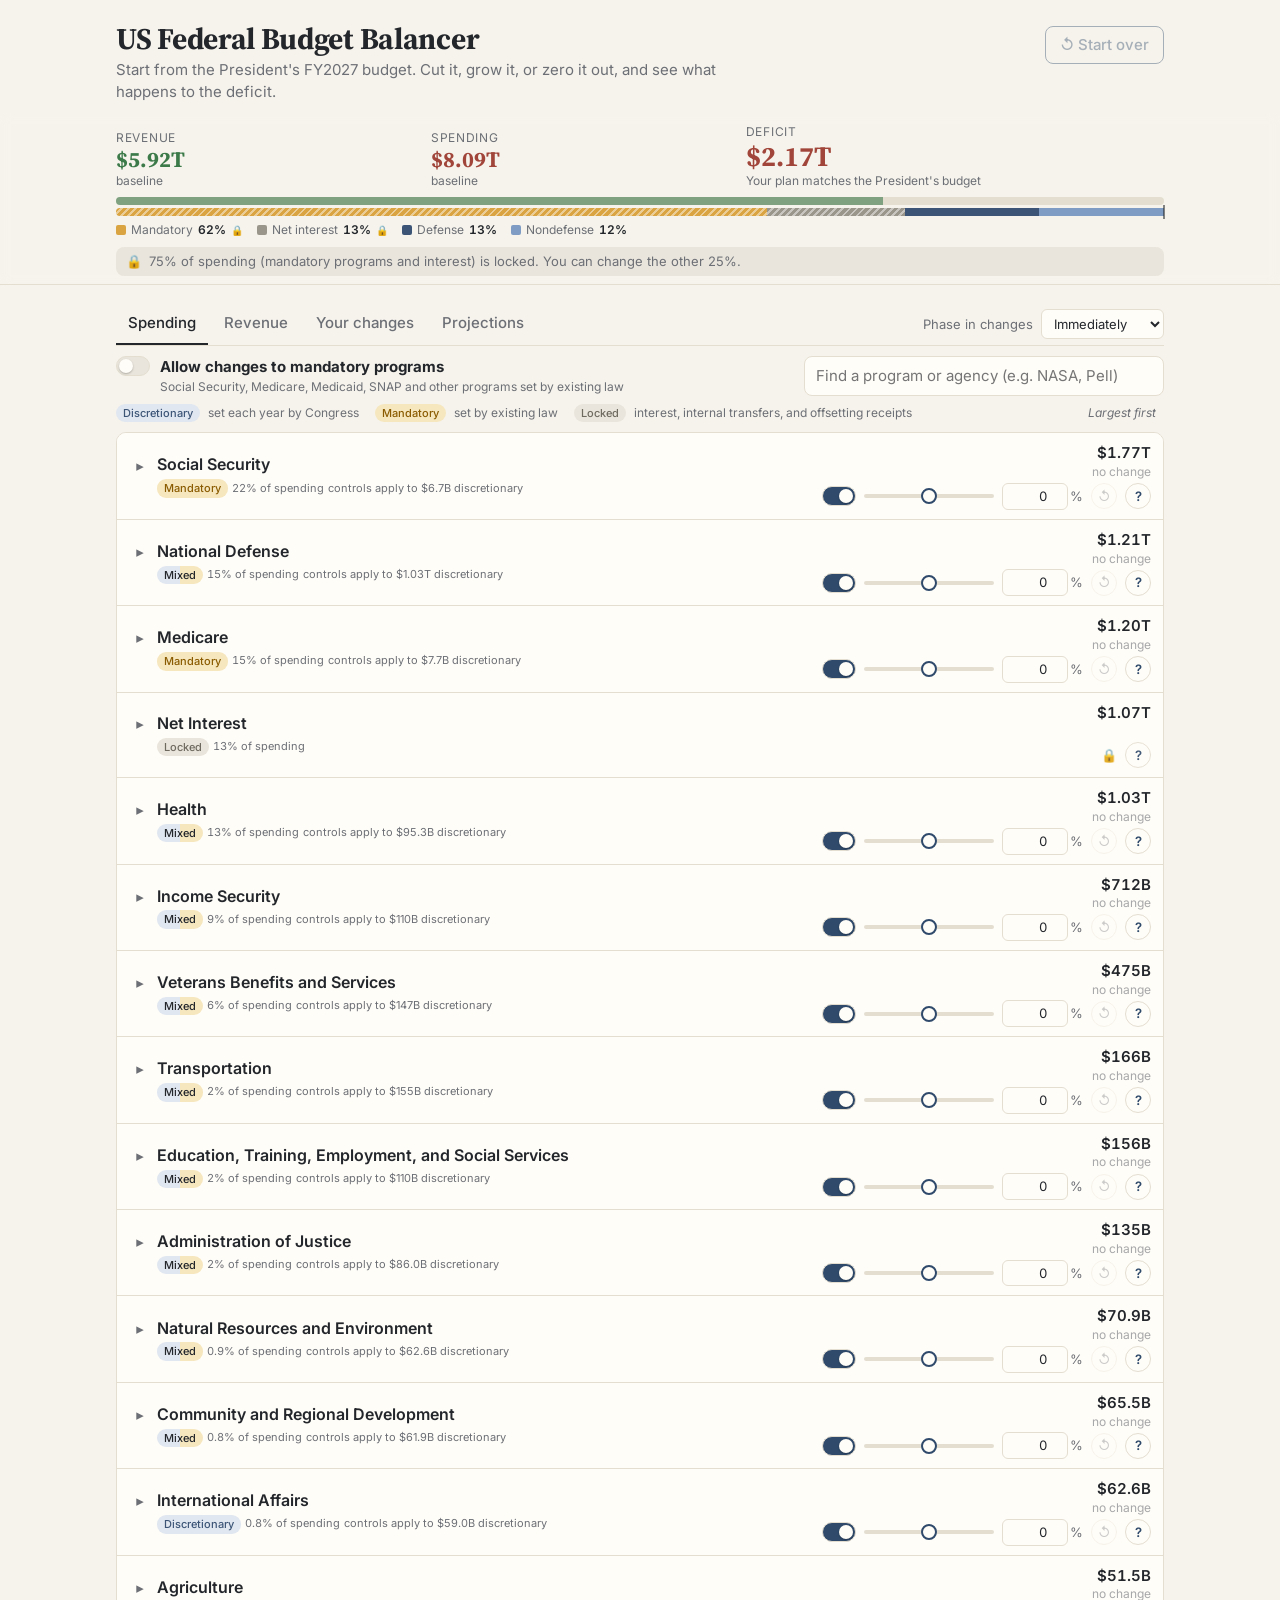
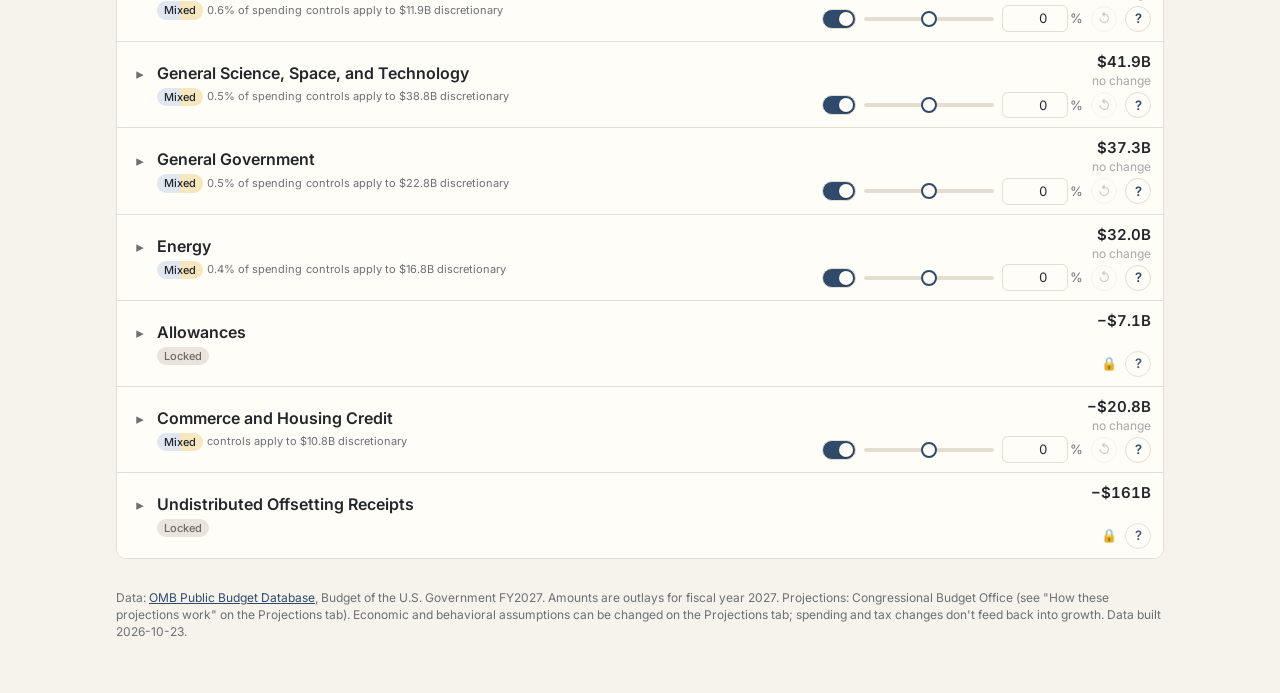
==== index.html @ 3b954136 "Load fresh code after each deploy; show script errors on the page - Every script, stylesheet, and da" ====
<!doctype html>
<html lang="en">
<head>
  <meta charset="utf-8">
  <meta name="viewport" content="width=device-width, initial-scale=1">
  <title>US Federal Budget Balancer</title>
  <meta name="description" content="Start from the President's budget and try to balance it: cut, grow, or eliminate federal spending and see what happens to the deficit.">
  <link rel="preconnect" href="https://fonts.googleapis.com">
  <link rel="preconnect" href="https://fonts.gstatic.com" crossorigin>
  <link href="https://fonts.googleapis.com/css2?family=Source+Serif+4:opsz,wght@8..60,600;8..60,700&family=Inter:wght@400;500;600&display=swap" rel="stylesheet">
  <link rel="stylesheet" href="css/style.css?v=dev">
</head>
<body>
  <header class="masthead">
    <div class="wrap masthead-row">
      <div class="brand">
        <h1>US Federal Budget Balancer</h1>
        <p class="tagline">Start from the President's <span data-fy>FY</span> budget. Cut it, grow it, or zero it out, and see what happens to the deficit.</p>
      </div>
      <button class="btn ghost start-over" id="start-over" disabled title="Undo every change and go back to the President's budget">↺ Start over</button>
    </div>
  </header>

  <section class="scoreboard" aria-live="polite">
    <div class="wrap score-grid">
      <div class="score">
        <span class="label">Revenue</span>
        <span class="val in" id="sc-rev">—</span>
        <span class="sub" id="sc-rev-d"></span>
      </div>
      <div class="score">
        <span class="label">Spending</span>
        <span class="val out" id="sc-out">—</span>
        <span class="sub" id="sc-out-d"></span>
      </div>
      <div class="score big">
        <span class="label" id="sc-bal-label">Deficit</span>
        <span class="val" id="sc-bal">—</span>
        <span class="sub" id="sc-bal-d"></span>
      </div>
      <div class="meter">
        <div class="bar rev" title="Revenue"><span id="bar-rev"></span></div>
        <div class="bar out" id="bar-out" title="Spending">
          <span class="seg M" data-seg="M"></span><span class="seg I" data-seg="I"></span><span class="seg DD" data-seg="DD"></span><span class="seg ND" data-seg="ND"></span>
          <i id="bar-out-base" title="Baseline spending"></i>
        </div>
        <div class="seg-legend" id="seg-legend">
          <span data-leg="M"><i class="sw M"></i>Mandatory <b></b></span>
          <span data-leg="I"><i class="sw I"></i>Net interest <b></b></span>
          <span data-leg="DD"><i class="sw DD"></i>Defense <b></b></span>
          <span data-leg="ND"><i class="sw ND"></i>Nondefense <b></b></span>
        </div>
      </div>
    </div>
    <div class="wrap">
      <div class="mand-flag" id="mand-flag"><span id="mand-flag-icon">🔒</span><span id="mand-flag-text"></span></div>
    </div>
  </section>

  <main class="wrap">
    <div class="toolbar">
      <nav class="tabs" role="tablist">
        <button role="tab" aria-selected="true" data-tab="spending">Spending</button>
        <button role="tab" aria-selected="false" data-tab="revenue">Revenue</button>
        <button role="tab" aria-selected="false" data-tab="changes">Your changes <span class="count" id="chg-count" hidden></span></button>
        <button role="tab" aria-selected="false" data-tab="projections">Projections</button>
      </nav>
      <label class="phase-ctl" title="How quickly your changes take full effect. You can override this for any single change in its 'What is this?' panel.">
        <span>Phase in changes</span>
        <select id="phase-global">
          <option value="0">Immediately</option>
          <option value="3">Over 3 years</option>
          <option value="5">Over 5 years</option>
          <option value="10">Over 10 years</option>
        </select>
      </label>
    </div>

    <section data-panel="spending">
      <div class="controls-bar">
        <label class="switch-line" title="Mandatory spending is set by existing law rather than yearly appropriations">
          <input type="checkbox" id="mand-toggle" class="switch">
          <span><strong>Allow changes to mandatory programs</strong>
            <small>Social Security, Medicare, Medicaid, SNAP and other programs set by existing law</small></span>
        </label>
        <input type="search" id="search" placeholder="Find a program or agency (e.g. NASA, Pell)" aria-label="Search programs">
      </div>
      <div class="legend">
        <span class="chip D">Discretionary</span><span>set each year by Congress</span>
        <span class="chip M">Mandatory</span><span>set by existing law</span>
        <span class="chip X">Locked</span><span>interest, internal transfers, and offsetting receipts</span>
        <span class="legend-note">Largest first</span>
      </div>
      <div id="tree" class="tree" role="tree"></div>
      <div id="search-results" class="tree" hidden></div>
    </section>

    <section data-panel="revenue" hidden>
      <div id="revenue"></div>
    </section>

    <section data-panel="changes" hidden>
      <div class="changes-head">
        <button class="btn" id="share">Copy share link</button>
        <button class="btn ghost" id="reset-all">Reset everything</button>
      </div>
      <div id="changes"></div>
    </section>

    <section data-panel="projections" hidden>
      <div class="proj-bar">
        <div class="seg-ctl" role="group" aria-label="Units" id="proj-units">
          <button data-units="usd" aria-pressed="true">Dollars</button>
          <button data-units="real" aria-pressed="false" title="Adjusted for inflation to FY2026 dollars">Today's dollars</button>
          <button data-units="gdp" aria-pressed="false">% of GDP</button>
        </div>
        <div class="seg-ctl" role="group" aria-label="Years shown" id="proj-horizon">
          <button data-h="10" aria-pressed="false">10 years</button>
          <button data-h="20" aria-pressed="false">20 years</button>
          <button data-h="30" aria-pressed="true">30 years</button>
        </div>
      </div>
      <details class="method assumptions" id="assumptions">
        <summary>Economic and behavioral assumptions <span class="chip warn-soft" id="assume-flag" hidden>changed</span></summary>
        <p class="small">These settings change the projections for both the President's budget and your plan, so you can see how sensitive the outlook is. They don't change the Spending tab, which shows OMB's numbers for <span data-fy>FY</span>.</p>
        <div id="assumptions-body"></div>
        <button class="btn ghost small-btn" id="assume-reset" disabled>Reset assumptions</button>
      </details>
      <p class="proj-headline" id="proj-headline"></p>
      <div class="kpis" id="kpis"></div>

      <div class="chart-card">
        <h3>Debt held by the public</h3>
        <p class="chart-sub">What the government owes to investors, at the end of each fiscal year.</p>
        <div class="legend-row"><span><i class="ln plan"></i>Your plan</span><span><i class="ln base"></i>President's budget</span></div>
        <div id="ch-debt"></div>
      </div>
      <div class="chart-card">
        <h3>Annual deficit or surplus</h3>
        <p class="chart-sub">Bars show your plan: <span class="cut">green</span> for a surplus, <span class="add">red</span> for a deficit.</p>
        <div class="legend-row"><span><i class="sq out"></i>Your plan (deficit)</span><span><i class="sq in"></i>Your plan (surplus)</span><span><i class="ln base"></i>President's budget</span></div>
        <div id="ch-def"></div>
      </div>
      <div class="chart-card">
        <h3>Interest on the debt</h3>
        <p class="chart-sub">Net interest is calculated from the debt your plan leaves behind. Lower debt means lower interest, which compounds.</p>
        <div class="legend-row"><span><i class="ln plan"></i>Your plan</span><span><i class="ln base"></i>President's budget</span></div>
        <div id="ch-int"></div>
      </div>
      <div class="chart-card">
        <h3>Where the money goes under your plan</h3>
        <p class="chart-sub">Spending by category, with revenue as a dashed line. The gap between the top of the stack and the line is the deficit.</p>
        <div class="legend-row" id="mix-legend"></div>
        <div id="ch-mix"></div>
      </div>
      <div class="chart-card">
        <h3>Why it gets harder: an aging population</h3>
        <p class="chart-sub">People 65 and older for every 100 people aged 25 to 64. Social Security and Medicare grow with this ratio, and so does the pressure on the budget.</p>
        <div id="ch-demo"></div>
      </div>

      <details class="method">
        <summary>How these projections work</summary>
        <div id="method-body">
          <p><strong>Starting point.</strong> CBO's February 2026 current-law projections for 2026–2056, which already reflect an aging population, rising health costs, interest rates, and economic growth.</p>
          <p><strong>The President's budget.</strong> CBO's June 2026 estimate of the President's 2027 spending proposals is added for 2027–2036. The budget proposed no tax changes. After 2036 the budget's lower discretionary spending is held at its 2036 share of GDP. Customs revenue is reduced to reflect CBO's July 2026 tariff update after the Supreme Court ended the IEEPA tariffs (about $250 billion in 2026, mostly refunds, and about $0.7 trillion over 2027–2036; CBO gave no year-by-year figures, so that amount is spread across years in proportion to projected customs revenue).</p>
          <p><strong>Your plan.</strong> For 2027–2031, your changes are applied to each account's year-by-year amounts in OMB's budget data, the same numbers as the Spending tab. After 2031, the change in each category (Social Security, Medicare, Medicaid and other health, other mandatory, discretionary) grows with CBO's projection for that category, so a 10% Social Security cut stays a 10% cut as the program grows.</p>
          <p><strong>Interest.</strong> CBO's projected interest, plus interest on any extra or avoided debt at CBO's projected average interest rate on federal debt (3.5% in 2027, rising to 4.2%).</p>
          <p><strong>Paying off the debt.</strong> If the debt isn't gone by 2056, it is projected further by holding 2056's revenue and spending shares of GDP, growth rate, and interest rate constant. That's an extrapolation, not a CBO projection.</p>
          <p><strong>Assumptions.</strong> The panel at the top can switch to OMB's economic forecast, change growth or interest rates, and turn on a feedback from debt to interest rates. Growth changes revenue in proportion and mandatory spending partly (0.4% per 1% of GDP); discretionary spending is set in dollars. Rate changes reach the average rate on the debt over about six years. These sensitivities come within about 4% of CBO's published rules of thumb.</p>
          <p><strong>What's not modeled.</strong> Spending and tax changes don't change economic growth directly (beyond the optional interest-rate feedback). FY2027 differs slightly from the Spending tab because this tab uses CBO's estimates and the Spending tab uses OMB's. Independent analysts' totals for the President's budget vary with their assumptions.</p>
          <p class="small" id="proj-sources"></p>
        </div>
      </details>
      <details class="method">
        <summary>Year-by-year table</summary>
        <div class="table-wrap" id="proj-table"></div>
      </details>
    </section>
  </main>

  <aside class="drawer" id="drawer" hidden role="dialog" aria-modal="true" aria-labelledby="drawer-title">
    <div class="drawer-card">
      <button class="close" id="drawer-close" aria-label="Close">×</button>
      <p class="crumbs" id="drawer-path"></p>
      <h2 id="drawer-title"></h2>
      <p id="drawer-desc"></p>
      <dl id="drawer-facts"></dl>
      <div id="drawer-phase" class="drawer-phase" hidden>
        <label for="drawer-phase-sel">Phase in this change</label>
        <select id="drawer-phase-sel"></select>
      </div>
      <p class="links" id="drawer-links"></p>
    </div>
  </aside>

  <footer class="wrap foot">
    <p>Data: <a data-src href="#">OMB Public Budget Database</a>, Budget of the U.S. Government <span data-fy>FY</span>. Amounts are outlays for fiscal year <span data-fy-num></span>. Projections: Congressional Budget Office (see "How these projections work" on the Projections tab). Economic and behavioral assumptions can be changed on the Projections tab; spending and tax changes don't feed back into growth. <span id="gen"></span></p>
  </footer>
  <div class="toast" id="toast" hidden><span id="toast-text"></span><button id="toast-undo" hidden>Undo</button></div>
  <div class="err-banner" id="err-banner" hidden></div>
  <script>
    // If a script fails in this browser, say so on the page instead of leaving blank panels.
    (function () {
      function show(msg) {
        var b = document.getElementById("err-banner");
        if (!b) return;
        b.hidden = false;
        b.textContent = "Something didn't load correctly (" + msg + "). Try reloading the page; if it keeps happening, please report it.";
      }
      window.addEventListener("error", function (e) { show((e.message || "script error") + (e.filename ? " in " + e.filename.split("/").pop().split("?")[0] : "")); });
      window.addEventListener("unhandledrejection", function (e) { show(e.reason && e.reason.message ? e.reason.message : "loading error"); });
    })();
  </script>
  <script type="module" src="js/app.js?v=dev"></script>
</body>
</html>
---- css/style.css ----
:root {
  --plan: #2a78d6; --base-line: #8a857b;
  --mix-1: #2a78d6; --mix-2: #eb6834; --mix-3: #1baf7a; --mix-4: #eda100; --mix-5: #e87ba4; --mix-6: #008300;
  --seg-m: #d9a441; --seg-i: #9b968c; --seg-dd: #3c5577; --seg-nd: #7f9cc4;
  --bg: #f6f3ec;
  --card: #fffdf8;
  --ink: #23262b;
  --muted: #6c6f75;
  --line: #e4ded1;
  --in: #3d7a4a;        /* money in */
  --in-bg: #dcebd9;
  --out: #a1453a;       /* money out */
  --out-bg: #f3dcd7;
  --warn: #8a5b00;
  --warn-bg: #f6e7bf;
  --d: #3c5577;
  --d-bg: #e1e7f0;
  --x: #6f6a60;
  --x-bg: #e9e5dc;
  --accent: #2f4a6b;
  --radius: 10px;
  --serif: "Source Serif 4", Georgia, serif;
  --sans: Inter, system-ui, -apple-system, "Segoe UI", sans-serif;
}
@media (prefers-color-scheme: dark) {
  :root {
    --bg: #1b1c1e; --card: #232427; --ink: #ecebe7; --muted: #a2a3a6; --line: #36373b;
    --in: #8ec99a; --in-bg: #24372a; --out: #e59a8f; --out-bg: #3d2724;
    --warn: #f0c565; --warn-bg: #3b3121; --d: #a9bfe0; --d-bg: #273141;
    --x: #b5afa3; --x-bg: #2f2e2a; --accent: #a9bfe0;
    --plan: #3987e5; --base-line: #8f8b84;
    --mix-1: #3987e5; --mix-2: #d95926; --mix-3: #199e70; --mix-4: #c98500; --mix-5: #d55181; --mix-6: #008300;
    --seg-m: #c8973c; --seg-i: #77736b; --seg-dd: #8fa9d4; --seg-nd: #4f6a93;
  }
}
* { box-sizing: border-box; }
html { -webkit-text-size-adjust: 100%; }
body { margin: 0; background: var(--bg); color: var(--ink); font: 15px/1.45 var(--sans); }
.wrap { max-width: 1080px; margin: 0 auto; padding: 0 16px; }
a { color: var(--accent); }
button { font: inherit; color: inherit; }
[hidden] { display: none !important; }

/* masthead */
.masthead { padding: 22px 0 10px; }
.masthead h1 { font: 700 30px/1.1 var(--serif); margin: 0 0 4px; letter-spacing: -0.01em; }
.tagline { margin: 0; color: var(--muted); max-width: 640px; }

/* scoreboard */
.scoreboard { position: sticky; top: 0; z-index: 20; background: color-mix(in srgb, var(--bg) 92%, transparent);
  backdrop-filter: blur(6px); border-bottom: 1px solid var(--line); padding: 10px 0 8px; }
.score-grid { display: grid; grid-template-columns: 1fr 1fr 1.4fr; gap: 6px 16px; align-items: end; }
.score { display: flex; flex-direction: column; min-width: 0; }
.score .label { font-size: 12px; text-transform: uppercase; letter-spacing: 0.06em; color: var(--muted); }
.score .val { font: 700 22px/1.15 var(--serif); font-variant-numeric: tabular-nums; }
.score.big .val { font-size: 28px; }
.score .sub { font-size: 12px; color: var(--muted); min-height: 1.2em; }
.val.in { color: var(--in); } .val.out { color: var(--out); }
.meter { grid-column: 1 / -1; display: grid; gap: 3px; margin-top: 2px; }
.meter .bar { position: relative; display: flex; height: 8px; border-radius: 4px; background: var(--line); }
.meter .bar span { display: block; height: 100%; transition: width .25s; }
.meter .bar span:first-child { border-radius: 4px 0 0 4px; }
.meter .rev span { background: var(--in); opacity: .6; border-radius: 4px; }
.meter .out i { position: absolute; top: -3px; width: 2px; height: 14px; background: var(--ink); opacity: .55; transform: translateX(-1px); }
.seg.M, .sw.M { background: var(--seg-m); }
.seg.I, .sw.I { background: var(--seg-i); }
.seg.DD, .sw.DD { background: var(--seg-dd); }
.seg.ND, .sw.ND { background: var(--seg-nd); }
/* Locked segments are hatched, so it's visible how little can change. */
.seg.I, .m-locked .seg.M { background-image: repeating-linear-gradient(135deg, transparent 0 3px, rgba(255,255,255,.45) 3px 5px); }
.seg-legend { display: flex; flex-wrap: wrap; gap: 2px 14px; font-size: 12px; color: var(--muted); margin-top: 2px; }
.seg-legend span { display: inline-flex; align-items: center; gap: 5px; white-space: nowrap; }
.seg-legend b { color: var(--ink); font-weight: 600; font-variant-numeric: tabular-nums; }
.seg-legend .sw { width: 10px; height: 10px; border-radius: 2px; display: inline-block; }
.seg-legend [data-leg=I]::after, .seg-legend.m-locked [data-leg=M]::after { content: "🔒"; font-size: 10px; }
.mand-flag { display: flex; gap: 7px; align-items: flex-start; margin-top: 8px; font-size: 13px; line-height: 1.35;
  border-radius: 8px; padding: 6px 10px; min-height: calc(1.35em + 12px); transition: background .2s, color .2s; }
.mand-flag[data-state=locked], .mand-flag[data-state=paused] { color: var(--muted); background: var(--x-bg); }
.mand-flag[data-state=unlocked] { color: var(--warn); background: var(--warn-bg); }
.mand-flag[data-state=changed] { color: var(--warn); background: var(--warn-bg); box-shadow: inset 3px 0 0 var(--warn); font-weight: 500; }

/* tabs */
.toolbar { margin: 18px 0 10px; }
.tabs { display: flex; gap: 4px; border-bottom: 1px solid var(--line); }
.tabs button { border: 0; background: none; padding: 9px 12px; cursor: pointer; color: var(--muted); font-weight: 500;
  border-bottom: 2px solid transparent; white-space: nowrap; }
.tabs button[aria-selected=true] { color: var(--ink); border-color: var(--ink); }
.count { display: inline-block; min-width: 18px; padding: 0 5px; border-radius: 9px; background: var(--ink); color: var(--bg); font-size: 11px; text-align: center; }

.controls-bar { display: flex; flex-wrap: wrap; gap: 10px 20px; align-items: center; justify-content: space-between; margin: 6px 0 8px; }
.switch-line { display: flex; gap: 10px; align-items: flex-start; cursor: pointer; max-width: 520px; }
.switch-line small { display: block; color: var(--muted); font-size: 12px; }
#search { flex: 1 1 240px; max-width: 360px; padding: 8px 11px; border: 1px solid var(--line); border-radius: 8px; background: var(--card); color: var(--ink); font: inherit; }
.legend { display: flex; flex-wrap: wrap; gap: 4px 8px; align-items: center; font-size: 12px; color: var(--muted); margin-bottom: 10px; }
.legend span:not(.chip) { margin-right: 8px; }

/* switch */
input.switch { appearance: none; -webkit-appearance: none; width: 34px; height: 20px; border-radius: 10px; background: var(--x-bg);
  border: 1px solid var(--line); position: relative; cursor: pointer; flex: none; margin: 0; transition: background .15s; }
input.switch::after { content: ""; position: absolute; top: 2px; left: 2px; width: 14px; height: 14px; border-radius: 50%; background: var(--card);
  box-shadow: 0 1px 2px rgba(0,0,0,.25); transition: left .15s; }
input.switch:checked { background: var(--accent); }
input.switch:checked::after { left: 16px; }
input.switch:indeterminate { background: color-mix(in srgb, var(--accent) 45%, var(--x-bg)); }
input.switch:indeterminate::after { left: 9px; }
#mand-toggle:checked { background: var(--warn); }

/* tree */
.tree { background: var(--card); border: 1px solid var(--line); border-radius: var(--radius); overflow: hidden; }
.row { display: grid; grid-template-columns: minmax(0, 1fr) auto; grid-template-areas: "lead amt" "lead ctrls";
  gap: 2px 14px; padding: 9px 12px; border-top: 1px solid var(--line); align-items: center; }
.tree > .node:first-child > .row, #search-results > .node:first-of-type > .row { border-top: 0; }
.row .lead { grid-area: lead; display: flex; gap: 6px; align-items: flex-start; min-width: 0; }
.row .amt { grid-area: amt; text-align: right; font-variant-numeric: tabular-nums; white-space: nowrap; }
.row .ctrls { grid-area: ctrls; display: flex; gap: 8px; align-items: center; justify-content: flex-end; }
.depth-1 { padding-left: 30px; } .depth-2 { padding-left: 48px; } .depth-3 { padding-left: 66px; } .depth-4 { padding-left: 84px; }
.t-function { background: var(--card); }
.t-function .name { font-weight: 600; font-size: 16px; }
.kids { background: color-mix(in srgb, var(--bg) 40%, var(--card)); }
.chev, .chev-spacer { width: 22px; height: 22px; flex: none; }
.chev { border: 0; background: none; cursor: pointer; color: var(--muted); border-radius: 4px; transition: transform .15s; padding: 0; }
.row.open > .lead > .chev { transform: rotate(90deg); }
.namebox { min-width: 0; }
.name { border: 0; background: none; padding: 0; text-align: left; cursor: pointer; font-weight: 500; line-height: 1.3; }
.name:hover { text-decoration: underline; text-decoration-color: var(--line); }
.path { font-size: 12px; color: var(--muted); }
.tags { display: flex; flex-wrap: wrap; gap: 4px; margin-top: 3px; align-items: center; }
.scope { font-size: 11px; color: var(--muted); }
.chip { display: inline-block; font-size: 11px; font-weight: 500; padding: 1px 7px; border-radius: 9px; line-height: 1.5; }
.chip.D { background: var(--d-bg); color: var(--d); }
.chip.M { background: var(--warn-bg); color: var(--warn); }
.chip.mixed { background: linear-gradient(90deg, var(--d-bg) 50%, var(--warn-bg) 50%); color: var(--ink); }
.chip.X { background: var(--x-bg); color: var(--x); }
.chip.warn { background: var(--warn); color: var(--card); }
.row .amt { min-width: 150px; }
.amt-line { display: block; }
.amt .was { color: var(--muted); text-decoration: line-through; font-size: 13px; }
.amt .arrow { color: var(--muted); margin: 0 4px; font-size: 12px; }
.amt .now { font-weight: 600; }
.amt .delta { display: block; font-size: 12px; font-weight: 500; line-height: 1.4; }
.amt .delta.none { color: var(--muted); opacity: .6; font-weight: 400; }
.share { font-size: 11px; color: var(--muted); font-variant-numeric: tabular-nums; }
.legend-note { margin-left: auto; font-style: italic; }
.cut { color: var(--in); } .add { color: var(--out); }
.row.changed { box-shadow: inset 3px 0 0 var(--accent); }
.row.m-changed { box-shadow: inset 3px 0 0 var(--warn); background: color-mix(in srgb, var(--warn-bg) 35%, transparent); }
.row.is-off .name { color: var(--muted); text-decoration: line-through; }
.row.locked .ctrls { opacity: .9; }
.row.flash { animation: flash 1.6s; }
@keyframes flash { 0%, 40% { background: var(--warn-bg); } }

/* slider */
input.range { -webkit-appearance: none; appearance: none; width: 130px; height: 22px; background: transparent; cursor: pointer; margin: 0; }
input.range::-webkit-slider-runnable-track { height: 4px; border-radius: 2px;
  background: var(--track, var(--line)); }
input.range::-moz-range-track { height: 4px; border-radius: 2px; background: var(--track, var(--line)); }
input.range::-webkit-slider-thumb { -webkit-appearance: none; width: 16px; height: 16px; border-radius: 50%; margin-top: -6px;
  background: var(--card); border: 2px solid var(--accent); }
input.range::-moz-range-thumb { width: 12px; height: 12px; border-radius: 50%; background: var(--card); border: 2px solid var(--accent); }
input.range:disabled { opacity: .35; }
.numbox { display: inline-flex; align-items: center; gap: 2px; font-size: 13px; color: var(--muted); }
input.num { width: 66px; padding: 3px 5px; border: 1px solid var(--line); border-radius: 6px; background: var(--card); color: var(--ink);
  font: inherit; font-size: 13px; text-align: right; font-variant-numeric: tabular-nums; }
input.num:disabled { opacity: .45; }
.reset, .info { width: 26px; height: 26px; border-radius: 50%; border: 1px solid var(--line); background: var(--card); cursor: pointer; padding: 0;
  font-size: 13px; color: var(--muted); flex: none; }
.info { font-weight: 600; color: var(--accent); }
.info:hover, .reset:not(:disabled):hover { border-color: var(--accent); }
.reset:disabled { opacity: .35; cursor: default; }
.masthead-row { display: flex; justify-content: space-between; align-items: flex-start; gap: 12px; }
.start-over { flex: none; margin-top: 4px; }
.btn:disabled { opacity: .4; cursor: default; }
.toast { display: flex; align-items: center; gap: 12px; }
.toast button { border: 0; background: none; color: inherit; font-weight: 600; text-decoration: underline; cursor: pointer; padding: 0; }
.lock { font-size: 13px; cursor: help; }

/* revenue & notes */
.note { background: var(--card); border: 1px solid var(--line); border-radius: var(--radius); padding: 12px 14px; color: var(--muted); margin-bottom: 12px; }
.big-note h2 { font: 700 20px var(--serif); color: var(--ink); margin: 0 0 6px; }
.big-note p { margin: 0; }
.rev-row { display: grid; grid-template-columns: 1fr auto; gap: 2px 12px; padding: 9px 0; border-top: 1px solid var(--line); }
.rev-row:first-child { border-top: 0; }
.rev-row.total { font-weight: 600; }
.rev-amt { font-variant-numeric: tabular-nums; font-weight: 600; color: var(--in); }
.rev-bar { grid-column: 1 / -1; height: 6px; border-radius: 3px; background: var(--line); }
.rev-bar span { display: block; height: 100%; border-radius: 3px; background: var(--in); opacity: .55; }

/* changes */
.changes-head { display: flex; gap: 8px; margin-bottom: 12px; flex-wrap: wrap; }
.btn { border: 1px solid var(--accent); background: var(--accent); color: var(--card); border-radius: 8px; padding: 7px 14px; cursor: pointer; font-weight: 500; }
.btn.ghost { background: none; color: var(--accent); }
.chg-sum { display: grid; grid-template-columns: repeat(auto-fit, minmax(150px, 1fr)); gap: 10px; margin-bottom: 14px; }
.stat { background: var(--card); border: 1px solid var(--line); border-radius: var(--radius); padding: 10px 12px; display: flex; flex-direction: column; }
.stat .label { font-size: 12px; color: var(--muted); }
.stat .val { font: 700 20px var(--serif); font-variant-numeric: tabular-nums; }
.stat.cut .val { color: var(--in); } .stat.add .val { color: var(--out); } .stat.warn { background: var(--warn-bg); } .stat.warn .val { color: var(--warn); }
.chg-group { background: var(--card); border: 1px solid var(--line); border-radius: var(--radius); padding: 8px 14px; margin-bottom: 12px; }
.chg-group.warn { border-color: var(--warn); box-shadow: inset 4px 0 0 var(--warn); }
.chg-group h3 { font: 600 15px var(--sans); margin: 4px 0; }
.chg-group.warn h3 { color: var(--warn); }
.chg-row { display: grid; grid-template-columns: minmax(0, 1fr) auto auto auto; gap: 10px; align-items: center; padding: 8px 0; border-top: 1px solid var(--line); }
.chg-what { font-size: 13px; color: var(--muted); white-space: nowrap; }
.chg-amt { font-weight: 600; font-variant-numeric: tabular-nums; white-space: nowrap; }
.linklike { border: 0; background: none; padding: 0; cursor: pointer; text-align: left; font-weight: 500; color: var(--ink); }
.linklike:hover { text-decoration: underline; }
.small { font-size: 12px; color: var(--muted); margin: 2px 0 6px; }
.empty { color: var(--muted); padding: 18px; margin: 0; }
#search-results > .small { padding: 8px 12px 0; }

/* drawer */
.drawer { position: fixed; inset: 0; z-index: 50; background: rgba(20, 20, 20, .35); display: flex; justify-content: flex-end; }
.drawer-card { position: relative; width: min(440px, 100%); height: 100%; overflow-y: auto; background: var(--card); padding: 22px 20px;
  box-shadow: -8px 0 30px rgba(0,0,0,.18); }
.drawer-card h2 { font: 700 22px/1.2 var(--serif); margin: 4px 0 10px; padding-right: 30px; }
.drawer-card .crumbs { font-size: 12px; color: var(--muted); margin: 0; padding-right: 30px; }
#drawer-desc.muted { color: var(--muted); font-style: italic; }
.drawer-card dl { display: grid; grid-template-columns: auto 1fr; gap: 6px 14px; margin: 16px 0; font-size: 14px; }
.drawer-card dt { color: var(--muted); }
.drawer-card dd { margin: 0; }
.links { display: flex; flex-direction: column; gap: 6px; font-size: 14px; }
.close { position: absolute; top: 12px; right: 12px; width: 32px; height: 32px; border: 0; background: none; font-size: 24px; cursor: pointer; color: var(--muted); }

.foot { color: var(--muted); font-size: 12px; padding-top: 18px; padding-bottom: 40px; }
.toast { position: fixed; bottom: 18px; left: 50%; transform: translateX(-50%); background: var(--ink); color: var(--bg); padding: 9px 14px;
  border-radius: 8px; font-size: 14px; z-index: 60; max-width: calc(100% - 32px); }

/* phase-in */
.toolbar { display: flex; flex-wrap: wrap; align-items: flex-end; justify-content: space-between; gap: 8px 16px; border-bottom: 1px solid var(--line); }
.toolbar .tabs { border-bottom: 0; }
.phase-ctl { display: inline-flex; align-items: center; gap: 8px; font-size: 13px; color: var(--muted); padding-bottom: 6px; }
.phase-ctl select, .drawer-phase select, .lever-select { font: inherit; font-size: 13px; padding: 5px 8px; border: 1px solid var(--line); border-radius: 6px; background: var(--card); color: var(--ink); }
.drawer-phase { display: grid; gap: 4px; margin: 0 0 16px; font-size: 14px; }
.drawer-phase label { color: var(--muted); }
.chip.phase { background: var(--d-bg); color: var(--d); }
.chip.warn-soft { background: var(--warn-bg); color: var(--warn); }

/* revenue */
.rev-summary { background: var(--card); border: 1px solid var(--line); border-radius: var(--radius); padding: 12px 14px; margin-bottom: 14px; }
.rev-head { display: flex; flex-wrap: wrap; gap: 8px 40px; }
.rev-head > div { display: flex; flex-direction: column; }
.rev-head .label { font-size: 12px; color: var(--muted); }
.rev-head .val { font: 700 22px/1.2 var(--serif); font-variant-numeric: tabular-nums; }
.rev-head .sub { font-size: 12px; color: var(--muted); min-height: 1.2em; }
.rev-details { margin-top: 8px; font-size: 14px; }
.rev-details summary { cursor: pointer; color: var(--muted); }
.rev-src { display: grid; grid-template-columns: 1fr auto; gap: 2px 12px; padding: 6px 0; border-top: 1px solid var(--line); }
.lever-group { background: var(--card); border: 1px solid var(--line); border-radius: var(--radius); padding: 10px 14px 4px; margin-bottom: 14px; }
.lever-group h3 { font: 600 16px var(--sans); margin: 2px 0; }
.lever { display: grid; grid-template-columns: minmax(0, 1fr) auto 170px; grid-template-areas: "top ctl eff"; gap: 4px 16px; align-items: center;
  padding: 10px 0; border-top: 1px solid var(--line); }
.lever.changed { box-shadow: inset 3px 0 0 var(--accent); padding-left: 10px; margin-left: -10px; }
.lever-top { grid-area: top; display: flex; flex-wrap: wrap; gap: 4px 8px; align-items: center; min-width: 0; }
.lever-ctl { grid-area: ctl; display: flex; align-items: center; gap: 8px; justify-content: flex-end; }
.lever-ctl input.range { width: 150px; }
.lever-val { font-size: 13px; font-variant-numeric: tabular-nums; min-width: 96px; text-align: right; }
.lever-select { max-width: 260px; }
.lever-eff { grid-area: eff; align-self: center; text-align: right; font-variant-numeric: tabular-nums; font-size: 13px; }
.lever-eff span { display: block; }
.lever-eff .e1 { font-weight: 600; } .lever-eff .e2 { font-size: 12px; }
.lever-eff .none { color: var(--muted); opacity: .6; font-weight: 400; }

/* tax curve */
.lever-curve { display: block; }
.lever-curve .lever-top { margin-bottom: 4px; }
.lever-curve .lever-top .name { font-weight: 600; }
.curve-help { margin: 2px 0 6px; }
.curve-chart { position: relative; }
.curve-chart svg { display: block; touch-action: none; }
.curve-chart .axis text { font-size: 11px; fill: var(--muted); }
.curve-chart .grid { stroke: var(--line); }
.curve-chart .zero { stroke: var(--muted); opacity: .7; }
.curve-line { fill: none; stroke: var(--plan); stroke-width: 2.5; stroke-linejoin: round; }
.curve-base { fill: none; stroke: var(--base-line); stroke-width: 2; stroke-dasharray: 5 4; }
.curve-avg { fill: none; stroke: var(--plan); stroke-width: 1.5; stroke-dasharray: 1 3; stroke-linecap: round; opacity: .9; }
.curve-handle { fill: var(--card); stroke: var(--plan); stroke-width: 2.5; cursor: grab; }
.curve-handle:hover, .curve-handle:focus { stroke-width: 3.5; outline: none; }
.curve-handle.sel { fill: var(--plan); }
.legend-row .ln.avg { border-top: 2px dotted var(--plan); }
.curve-bar { display: flex; flex-wrap: wrap; gap: 8px; align-items: center; margin: 8px 0; }
.small-btn { padding: 4px 10px; font-size: 13px; }
.curve-effect { margin-left: auto; text-align: right; font-variant-numeric: tabular-nums; font-size: 13px; }
.curve-effect span { display: block; } .curve-effect .e1 { font-weight: 600; } .curve-effect .e2 { font-size: 12px; }
.curve-effect .none { color: var(--muted); opacity: .6; font-weight: 400; }
.curve-table { width: auto; margin: 4px 0 10px; }
.curve-table td, .curve-table th { text-align: left; }
.curve-table tr.sel td { background: var(--d-bg); }
.curve-table input.num.wide { width: 100px; }
.curve-table .muted { color: var(--muted); }
.curve-who h4 { font: 600 14px var(--sans); margin: 8px 0 4px; }
.who-table td.add { color: var(--out); } .who-table td.cut { color: var(--in); }
.tip-row.two { grid-template-columns: 1fr auto; }

/* assumptions */
.assumptions summary { font-size: 15px; }
#assumptions-body { display: grid; grid-template-columns: repeat(auto-fit, minmax(300px, 1fr)); gap: 4px 24px; margin-top: 6px; }
.assume-row { padding: 8px 0; border-top: 1px solid var(--line); }
.assume-row.changed { box-shadow: inset 3px 0 0 var(--warn); padding-left: 10px; }
.assume-head { font-weight: 600; font-size: 14px; }
.assume-ctl { display: flex; align-items: center; gap: 10px; margin: 6px 0 2px; flex-wrap: wrap; }
.assume-ctl input.range { flex: 1; min-width: 140px; max-width: 260px; }
.assume-ctl .lever-val { text-align: left; min-width: 0; }
.assume-row .small { margin: 2px 0 0; }
#assume-reset { margin: 8px 0 4px; }

/* projections */
.proj-bar { display: flex; flex-wrap: wrap; gap: 10px 16px; justify-content: space-between; margin-bottom: 12px; }
.seg-ctl { display: inline-flex; border: 1px solid var(--line); border-radius: 8px; overflow: hidden; background: var(--card); }
.seg-ctl button { border: 0; background: none; padding: 6px 12px; cursor: pointer; font-size: 13px; color: var(--muted); }
.seg-ctl button + button { border-left: 1px solid var(--line); }
.seg-ctl button[aria-pressed=true] { background: var(--ink); color: var(--bg); }
.proj-headline { font: 500 17px/1.5 var(--serif); margin: 0 0 14px; max-width: 820px; }
.proj-headline strong { font-weight: 700; }
.kpis { display: grid; grid-template-columns: repeat(auto-fit, minmax(160px, 1fr)); gap: 10px; margin-bottom: 16px; }
.kpi { background: var(--card); border: 1px solid var(--line); border-radius: var(--radius); padding: 10px 12px; display: flex; flex-direction: column; }
.kpi .label { font-size: 12px; color: var(--muted); }
.kpi .val { font: 700 22px/1.2 var(--serif); font-variant-numeric: tabular-nums; }
.kpi .val.cut { color: var(--in); } .kpi .val.add { color: var(--out); }
.kpi .sub { font-size: 12px; color: var(--muted); }
.chart-card { background: var(--card); border: 1px solid var(--line); border-radius: var(--radius); padding: 12px 14px 8px; margin-bottom: 14px; }
.chart-card h3 { font: 600 16px var(--sans); margin: 0; }
.chart-sub { font-size: 13px; color: var(--muted); margin: 2px 0 6px; }
.legend-row { display: flex; flex-wrap: wrap; gap: 4px 14px; font-size: 12px; color: var(--muted); margin-bottom: 4px; }
.legend-row span { display: inline-flex; align-items: center; gap: 5px; }
.legend-row .ln { width: 18px; height: 0; border-top: 2.5px solid var(--plan); display: inline-block; }
.legend-row .ln.base { border-top: 2px dashed var(--base-line); }
.legend-row .ln.rev { border-top: 2.5px dashed var(--ink); }
.legend-row .sq { width: 10px; height: 10px; border-radius: 2px; display: inline-block; }
.legend-row .sq.out { background: var(--out); } .legend-row .sq.in { background: var(--in); }
.chart { position: relative; }
.chart svg { display: block; overflow: visible; }
.chart .axis text { font-size: 11px; fill: var(--muted); font-variant-numeric: tabular-nums; }
.chart .grid { stroke: var(--line); stroke-width: 1; }
.chart .zero { stroke: var(--muted); stroke-width: 1; opacity: .7; }
.chart .ref { stroke: var(--warn); stroke-dasharray: 2 3; stroke-width: 1; }
.chart .ref-label { font-size: 11px; fill: var(--warn); }
.chart .end-label { font-size: 11px; fill: var(--ink); font-weight: 500; }
.chart .cross { stroke: var(--muted); stroke-width: 1; opacity: .6; }
.chart .hover-dot { stroke: var(--card); stroke-width: 2; }
.chart .area { stroke: var(--card); stroke-width: 1; }
.chart-tip { position: absolute; pointer-events: none; background: var(--card); border: 1px solid var(--line); border-radius: 8px;
  padding: 7px 9px; font-size: 12px; box-shadow: 0 4px 14px rgba(0,0,0,.12); min-width: 170px; z-index: 5; }
.tip-h { font-weight: 600; margin-bottom: 3px; }
.tip-row { display: grid; grid-template-columns: 12px 1fr auto; gap: 6px; align-items: center; }
.tip-row i { width: 10px; height: 3px; border-radius: 2px; }
.tip-row i.dash { height: 0; border-top: 2px dashed var(--ink); background: none !important; }
.tip-row b { font-variant-numeric: tabular-nums; font-weight: 600; }
.method { background: var(--card); border: 1px solid var(--line); border-radius: var(--radius); padding: 10px 14px; margin-bottom: 12px; font-size: 14px; }
.method summary { cursor: pointer; font-weight: 600; }
.method p { margin: 8px 0; }
.table-wrap { overflow-x: auto; margin-top: 8px; }
.data-table { border-collapse: collapse; font-size: 12px; font-variant-numeric: tabular-nums; width: 100%; }
.data-table th, .data-table td { padding: 4px 8px; text-align: right; border-bottom: 1px solid var(--line); white-space: nowrap; }
.data-table tr:first-child th { color: var(--muted); font-weight: 500; }

/* phones */
@media (max-width: 640px) {
  .masthead h1 { font-size: 25px; }
  .start-over { padding: 5px 10px; font-size: 13px; }
  .scoreboard { padding: 6px 0 6px; }
  .score-grid { grid-template-columns: 1fr 1fr; gap: 0 12px; }
  .score { flex-direction: row; align-items: baseline; gap: 6px; }
  .score.big { grid-column: 1 / -1; grid-row: 1; flex-wrap: wrap; }
  .score.big .sub { flex-basis: 100%; margin-top: -2px; }
  .score:not(.big) .sub { display: none; }
  .score .label { font-size: 11px; }
  .score .val { font-size: 16px; }
  .score.big .val { font-size: 22px; }
  .meter { margin-top: 4px; }
  .mand-flag { font-size: 12px; padding: 4px 8px; margin-top: 6px; min-height: calc(2 * 1.35em + 8px); }
  .score.big .sub { min-height: 2.6em; }
  .seg-legend { gap: 1px 10px; font-size: 11px; }
  .row .amt { min-width: 112px; }
  .legend-note { margin-left: 0; }
  .proj-headline { font-size: 15px; }
  .lever { grid-template-columns: minmax(0, 1fr) auto; grid-template-areas: "top eff" "ctl ctl"; }
  .lever-ctl { justify-content: flex-start; flex-wrap: wrap; }
  .lever-ctl input.range { flex: 1; width: auto; min-width: 120px; }
  .lever-val { min-width: 80px; }
  .curve-effect { margin-left: 0; text-align: left; flex-basis: 100%; }
  .curve-table input.num.wide { width: 86px; }
  .curve-table td, .curve-table th { padding: 4px 5px; }
  .lever-eff { min-width: 110px; }
  .phase-ctl { padding: 0 0 8px; }
  /* On phones the tab row can scroll sideways; hide the scrollbar (Safari shows it when "always show scroll bars" is on). */
  .tabs { overflow-x: auto; overflow-y: hidden; scrollbar-width: none; -webkit-overflow-scrolling: touch; }
  .tabs::-webkit-scrollbar { display: none; }
  .kpi .val { font-size: 19px; }
  .row { grid-template-columns: minmax(0, 1fr) auto; grid-template-areas: "lead amt" "ctrls ctrls"; }
  .row .ctrls { justify-content: flex-start; padding-left: 28px; }
  .depth-1 { padding-left: 20px; } .depth-2 { padding-left: 28px; } .depth-3 { padding-left: 36px; } .depth-4 { padding-left: 44px; }
  input.range { flex: 1; width: auto; min-width: 80px; }
  .chg-row { grid-template-columns: minmax(0, 1fr) auto auto; }
  .chg-what { grid-column: 1; grid-row: 2; }
}

.err-banner { position: fixed; left: 50%; bottom: 16px; transform: translateX(-50%); z-index: 70; max-width: calc(100% - 32px);
  background: var(--out-bg); color: var(--out); border: 1px solid var(--out); border-radius: 8px; padding: 8px 12px; font-size: 13px; }
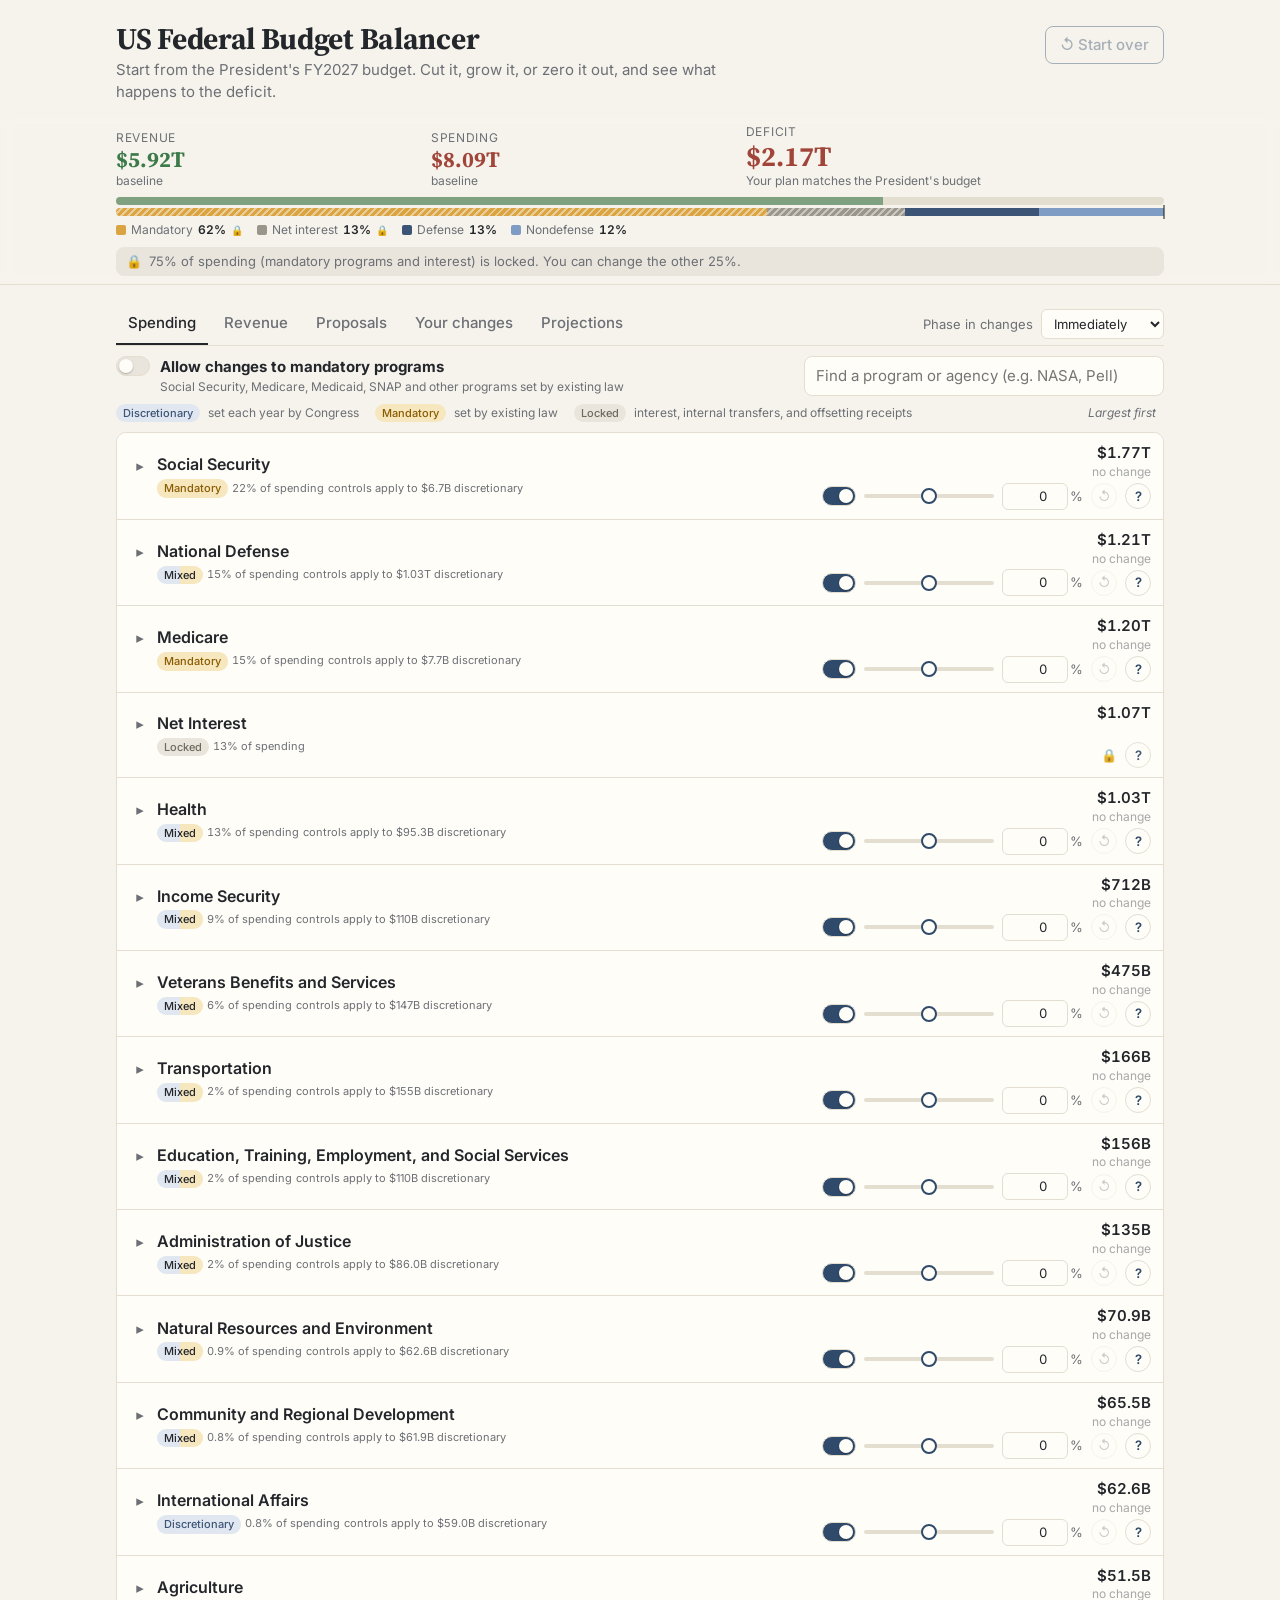
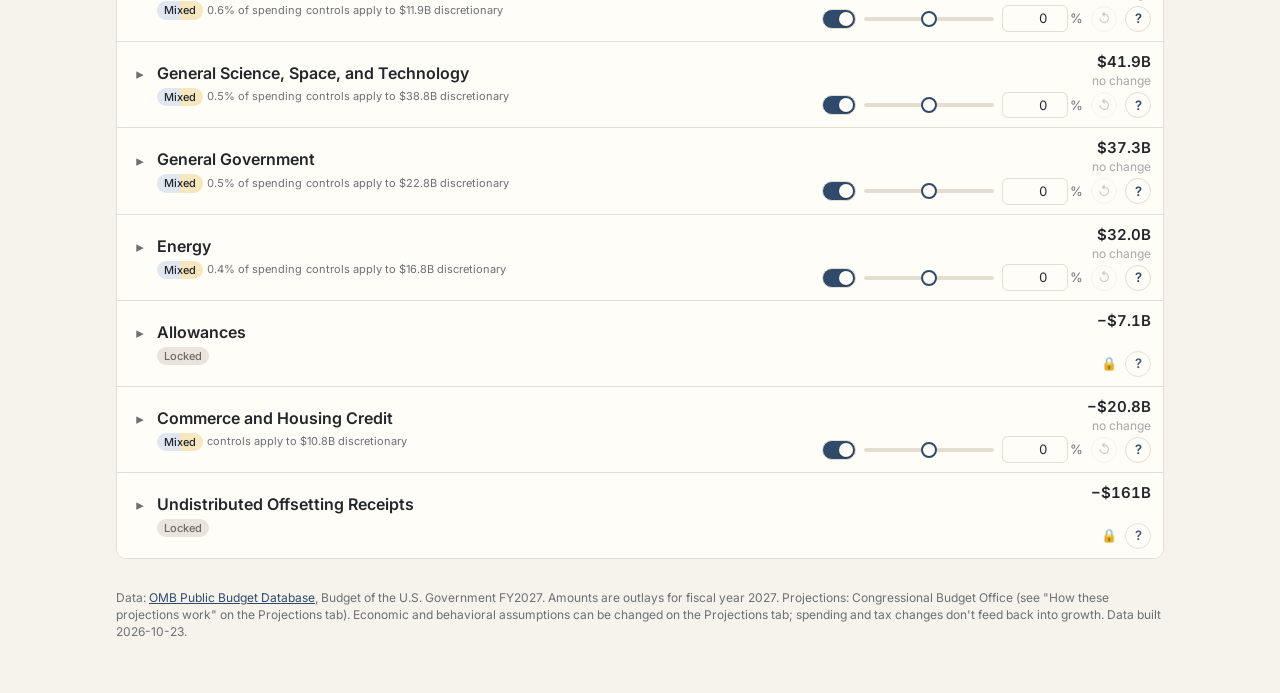
==== commit bdcbae0d: "Phase 6: proposals tab - 16 proposals: single-payer, public option, Medicare dental/vision/   hearin" ====
--- a/index.html
+++ b/index.html
@@ -41,7 +41,7 @@
       <div class="meter">
         <div class="bar rev" title="Revenue"><span id="bar-rev"></span></div>
         <div class="bar out" id="bar-out" title="Spending">
-          <span class="seg M" data-seg="M"></span><span class="seg I" data-seg="I"></span><span class="seg DD" data-seg="DD"></span><span class="seg ND" data-seg="ND"></span>
+          <span class="seg M" data-seg="M"></span><span class="seg I" data-seg="I"></span><span class="seg DD" data-seg="DD"></span><span class="seg ND" data-seg="ND"></span><span class="seg NEW" data-seg="NEW"></span>
           <i id="bar-out-base" title="Baseline spending"></i>
         </div>
         <div class="seg-legend" id="seg-legend">
@@ -49,6 +49,7 @@
           <span data-leg="I"><i class="sw I"></i>Net interest <b></b></span>
           <span data-leg="DD"><i class="sw DD"></i>Defense <b></b></span>
           <span data-leg="ND"><i class="sw ND"></i>Nondefense <b></b></span>
+          <span data-leg="NEW" hidden><i class="sw NEW"></i>New programs <b></b></span>
         </div>
       </div>
     </div>
@@ -62,6 +63,7 @@
       <nav class="tabs" role="tablist">
         <button role="tab" aria-selected="true" data-tab="spending">Spending</button>
         <button role="tab" aria-selected="false" data-tab="revenue">Revenue</button>
+        <button role="tab" aria-selected="false" data-tab="proposals">Proposals</button>
         <button role="tab" aria-selected="false" data-tab="changes">Your changes <span class="count" id="chg-count" hidden></span></button>
         <button role="tab" aria-selected="false" data-tab="projections">Projections</button>
       </nav>
@@ -97,6 +99,10 @@
 
     <section data-panel="revenue" hidden>
       <div id="revenue"></div>
+    </section>
+
+    <section data-panel="proposals" hidden>
+      <div id="proposals"></div>
     </section>
 
     <section data-panel="changes" hidden>
--- a/css/style.css
+++ b/css/style.css
@@ -1,6 +1,6 @@
 :root {
   --plan: #2a78d6; --base-line: #8a857b;
-  --mix-1: #2a78d6; --mix-2: #eb6834; --mix-3: #1baf7a; --mix-4: #eda100; --mix-5: #e87ba4; --mix-6: #008300;
+  --mix-1: #2a78d6; --mix-2: #eb6834; --mix-3: #1baf7a; --mix-4: #eda100; --mix-5: #e87ba4; --mix-6: #008300; --mix-7: #6250d6; --seg-new: #8f7fe0;
   --seg-m: #d9a441; --seg-i: #9b968c; --seg-dd: #3c5577; --seg-nd: #7f9cc4;
   --bg: #f6f3ec;
   --card: #fffdf8;
@@ -29,7 +29,7 @@
     --warn: #f0c565; --warn-bg: #3b3121; --d: #a9bfe0; --d-bg: #273141;
     --x: #b5afa3; --x-bg: #2f2e2a; --accent: #a9bfe0;
     --plan: #3987e5; --base-line: #8f8b84;
-    --mix-1: #3987e5; --mix-2: #d95926; --mix-3: #199e70; --mix-4: #c98500; --mix-5: #d55181; --mix-6: #008300;
+    --mix-1: #3987e5; --mix-2: #d95926; --mix-3: #199e70; --mix-4: #c98500; --mix-5: #d55181; --mix-6: #008300; --mix-7: #9085e9; --seg-new: #9085e9;
     --seg-m: #c8973c; --seg-i: #77736b; --seg-dd: #8fa9d4; --seg-nd: #4f6a93;
   }
 }
@@ -66,6 +66,7 @@
 .seg.I, .sw.I { background: var(--seg-i); }
 .seg.DD, .sw.DD { background: var(--seg-dd); }
 .seg.ND, .sw.ND { background: var(--seg-nd); }
+.seg.NEW, .sw.NEW { background: var(--seg-new); }
 /* Locked segments are hatched, so it's visible how little can change. */
 .seg.I, .m-locked .seg.M { background-image: repeating-linear-gradient(135deg, transparent 0 3px, rgba(255,255,255,.45) 3px 5px); }
 .seg-legend { display: flex; flex-wrap: wrap; gap: 2px 14px; font-size: 12px; color: var(--muted); margin-top: 2px; }
@@ -301,6 +302,28 @@
 .assume-ctl .lever-val { text-align: left; min-width: 0; }
 .assume-row .small { margin: 2px 0 0; }
 #assume-reset { margin: 8px 0 4px; }
+
+/* proposals */
+.prop-summary { background: var(--card); border: 1px solid var(--line); border-radius: var(--radius); padding: 12px 14px; margin-bottom: 10px;
+  display: flex; flex-wrap: wrap; gap: 8px 40px; }
+.prop-summary > div { display: flex; flex-direction: column; }
+.prop-summary .label { font-size: 12px; color: var(--muted); }
+.prop-summary .val { font: 700 22px/1.2 var(--serif); font-variant-numeric: tabular-nums; }
+.prop-summary .val.out { color: var(--out); } .prop-summary .val.in { color: var(--in); }
+.prop-summary .sub { font-size: 12px; color: var(--muted); }
+.prop { display: grid; grid-template-columns: minmax(0, 1fr) 200px; grid-template-areas: "top eff" "ctl eff"; gap: 4px 16px;
+  padding: 10px 0; border-top: 1px solid var(--line); align-items: center; }
+.prop.on { box-shadow: inset 3px 0 0 var(--seg-new); padding-left: 10px; margin-left: -10px; }
+.prop-top { grid-area: top; display: flex; gap: 8px; align-items: center; flex-wrap: wrap; }
+.prop-top .name { font-weight: 500; }
+.prop-ctl { grid-area: ctl; display: flex; flex-wrap: wrap; gap: 6px 14px; align-items: center; padding-left: 42px; }
+.prop-note { font-size: 12px; color: var(--muted); }
+.prop-amt { display: flex; align-items: center; gap: 8px; }
+.prop-amt input.range { width: 160px; }
+.small-seg button { padding: 4px 10px; font-size: 12px; }
+.prop-eff { grid-area: eff; }
+.prop:not(.on) .prop-eff span { color: var(--muted); opacity: .75; font-weight: 400; }
+.prop-eff .e3 { font-size: 11px; color: var(--muted); }
 
 /* projections */
 .proj-bar { display: flex; flex-wrap: wrap; gap: 10px 16px; justify-content: space-between; margin-bottom: 12px; }
@@ -372,6 +395,9 @@
   .row .amt { min-width: 112px; }
   .legend-note { margin-left: 0; }
   .proj-headline { font-size: 15px; }
+  .prop { grid-template-columns: minmax(0, 1fr); grid-template-areas: "top" "ctl" "eff"; }
+  .prop-ctl { padding-left: 0; }
+  .prop-eff { text-align: left; }
   .lever { grid-template-columns: minmax(0, 1fr) auto; grid-template-areas: "top eff" "ctl ctl"; }
   .lever-ctl { justify-content: flex-start; flex-wrap: wrap; }
   .lever-ctl input.range { flex: 1; width: auto; min-width: 120px; }
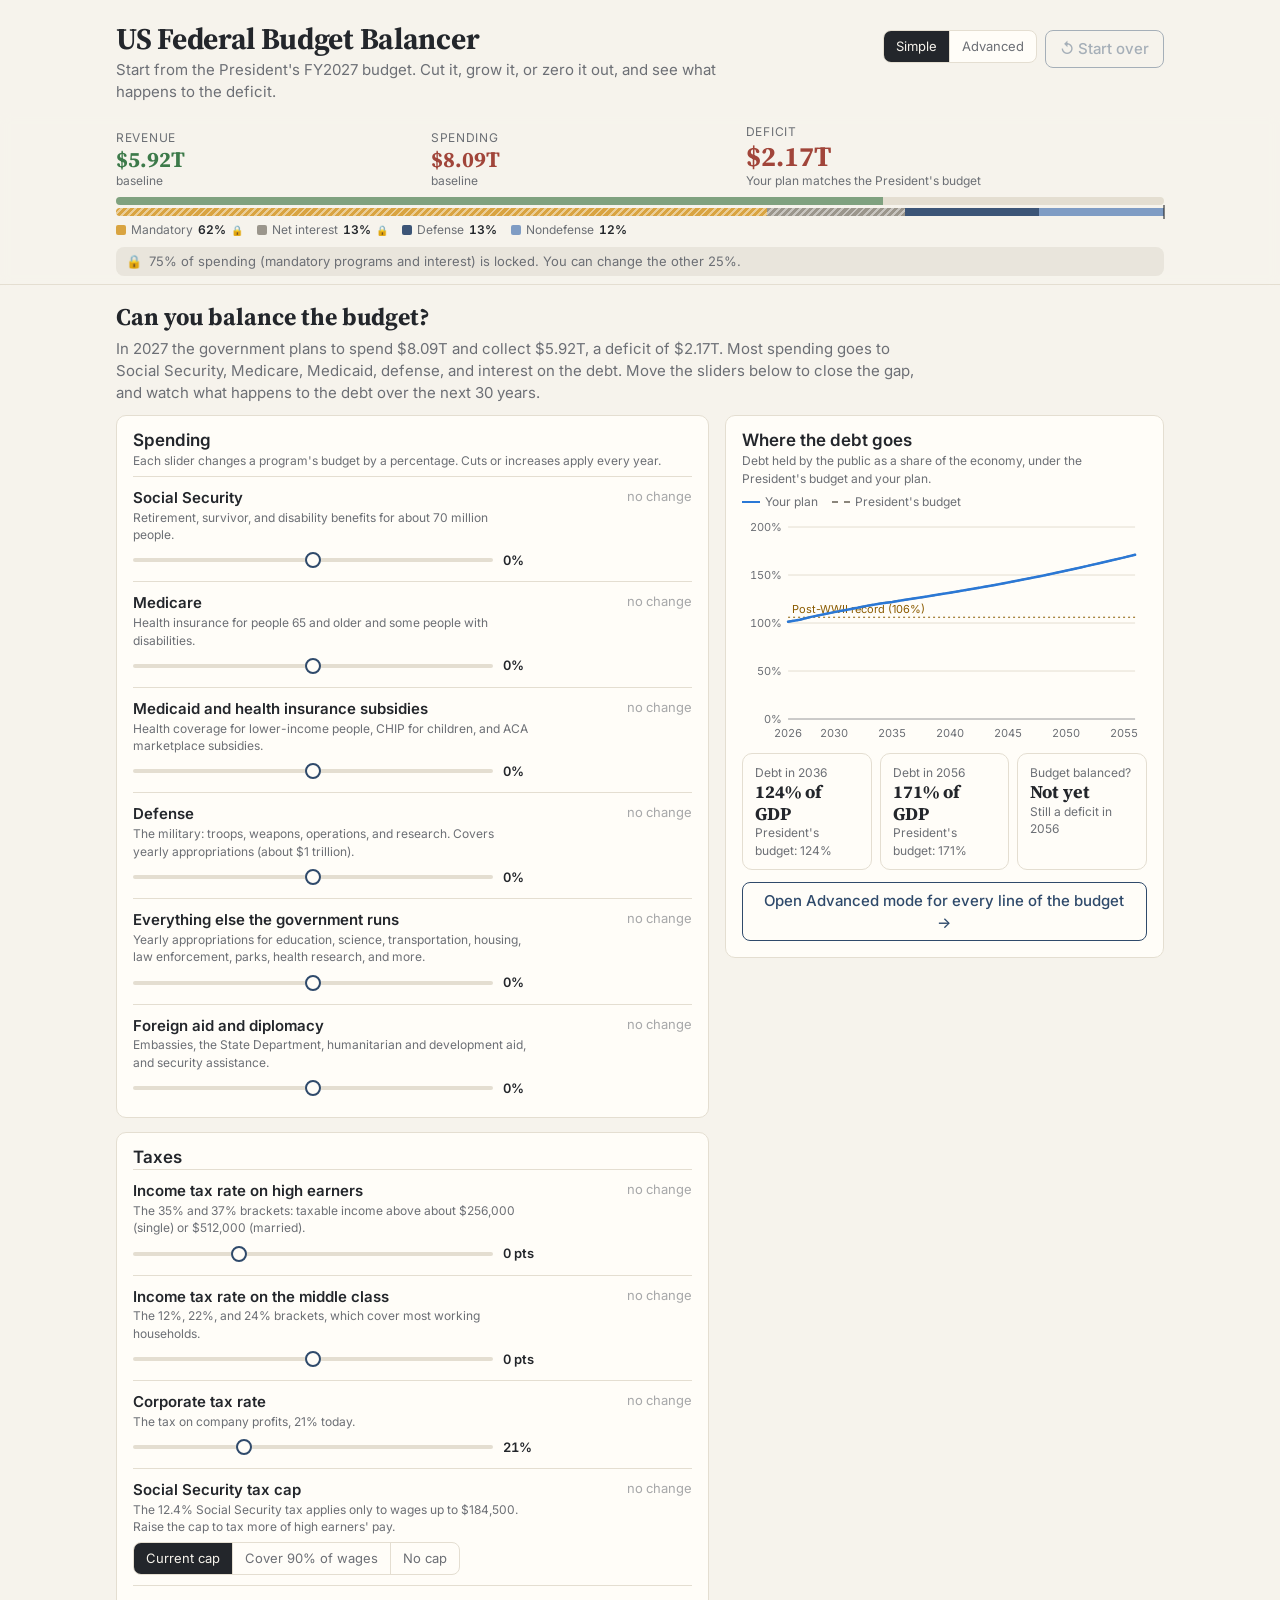
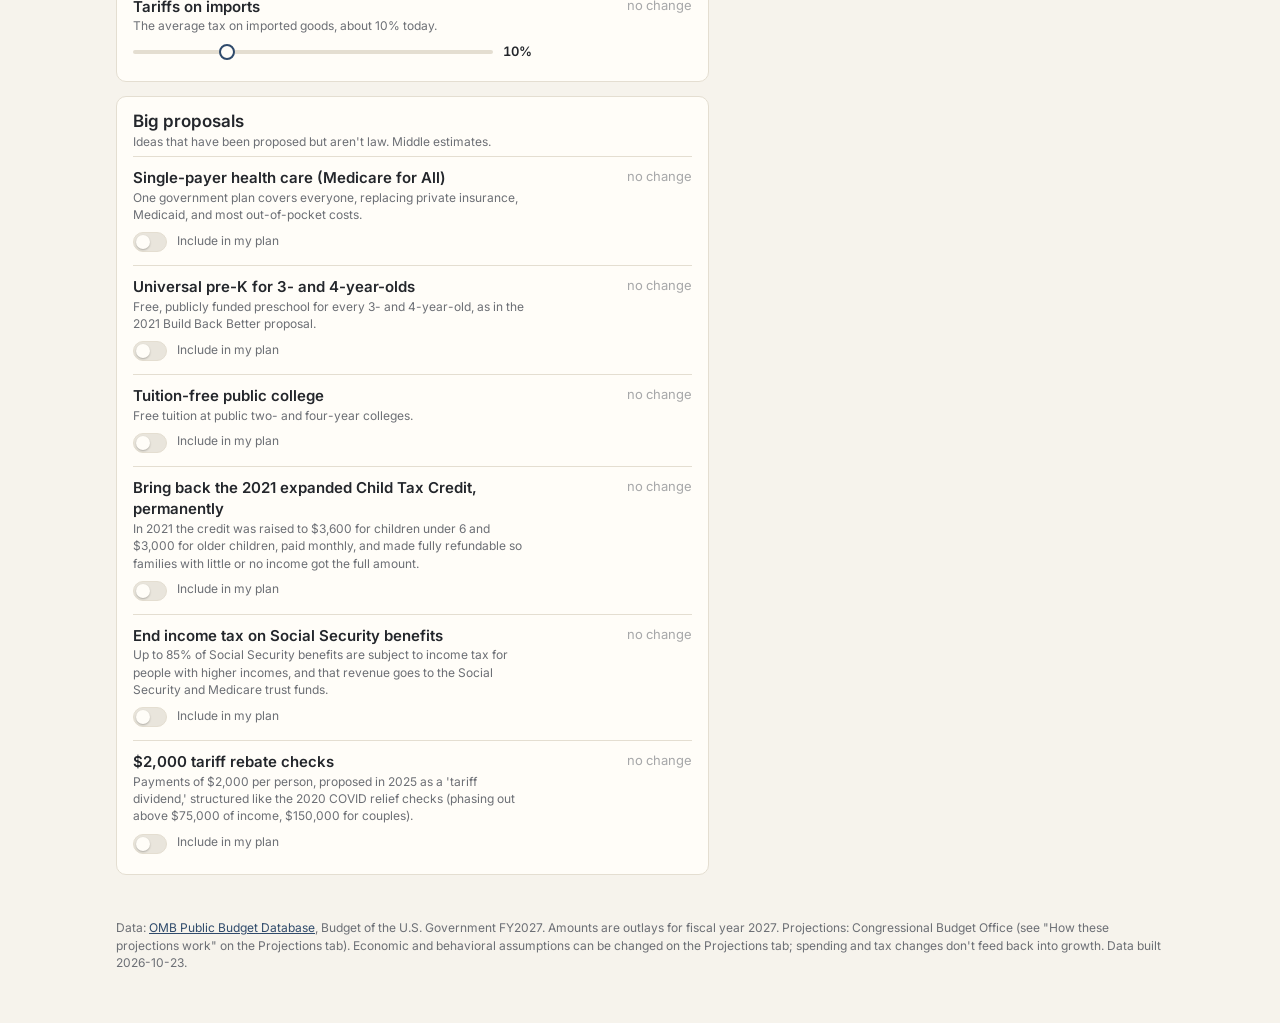
==== commit 256dee2f: "Phase 7: Simple mode (default) with Advanced toggle - Simple mode: one page with 6 spending sliders," ====
--- a/index.html
+++ b/index.html
@@ -17,7 +17,13 @@
         <h1>US Federal Budget Balancer</h1>
         <p class="tagline">Start from the President's <span data-fy>FY</span> budget. Cut it, grow it, or zero it out, and see what happens to the deficit.</p>
       </div>
-      <button class="btn ghost start-over" id="start-over" disabled title="Undo every change and go back to the President's budget">↺ Start over</button>
+      <div class="masthead-actions">
+        <div class="seg-ctl mode-ctl" role="group" aria-label="Detail level" id="mode-ctl">
+          <button data-mode="simple" aria-pressed="true">Simple</button>
+          <button data-mode="advanced" aria-pressed="false">Advanced</button>
+        </div>
+        <button class="btn ghost start-over" id="start-over" disabled title="Undo every change and go back to the President's budget">↺ Start over</button>
+      </div>
     </div>
   </header>
 
@@ -59,6 +65,7 @@
   </section>
 
   <main class="wrap">
+    <section id="simple" class="simple" hidden></section>
     <div class="toolbar">
       <nav class="tabs" role="tablist">
         <button role="tab" aria-selected="true" data-tab="spending">Spending</button>
--- a/css/style.css
+++ b/css/style.css
@@ -324,6 +324,38 @@
 .prop-eff { grid-area: eff; }
 .prop:not(.on) .prop-eff span { color: var(--muted); opacity: .75; font-weight: 400; }
 .prop-eff .e3 { font-size: 11px; color: var(--muted); }
+
+/* simple mode */
+.masthead-actions { display: flex; gap: 8px; align-items: center; flex: none; margin-top: 4px; flex-wrap: wrap; justify-content: flex-end; }
+.mode-ctl button { padding: 6px 12px; }
+body.mode-simple .toolbar, body.mode-simple main > section[data-panel] { display: none !important; }
+.simple-intro { margin: 18px 0 12px; max-width: 820px; }
+.simple-intro h2 { font: 700 24px/1.2 var(--serif); margin: 0 0 6px; }
+.simple-intro p { margin: 0; color: var(--muted); font-size: 15px; }
+.simple-grid { display: grid; grid-template-columns: minmax(0, 1.35fr) minmax(0, 1fr); gap: 16px; align-items: start; }
+.simple-results { position: sticky; top: 210px; }
+.simple-card { background: var(--card); border: 1px solid var(--line); border-radius: var(--radius); padding: 12px 16px 8px; margin-bottom: 14px; }
+.simple-card h3 { font: 600 17px var(--sans); margin: 2px 0; }
+.simple-card > .small { margin: 0 0 6px; }
+.simple-row { padding: 10px 0; border-top: 1px solid var(--line); }
+.simple-row.changed { box-shadow: inset 3px 0 0 var(--accent); padding-left: 10px; margin-left: -10px; }
+.simple-head { display: flex; justify-content: space-between; gap: 12px; align-items: flex-start; }
+.simple-title { display: flex; flex-direction: column; min-width: 0; }
+.simple-name { font-weight: 600; font-size: 15px; }
+.simple-desc { font-size: 12px; color: var(--muted); }
+.simple-eff { text-align: right; font-variant-numeric: tabular-nums; flex: none; min-width: 150px; }
+.simple-eff span { display: block; }
+.simple-eff .big { font-weight: 600; font-size: 14px; }
+.simple-eff .none { color: var(--muted); opacity: .6; font-size: 13px; }
+.simple-ctl { display: flex; align-items: center; gap: 10px; margin-top: 6px; flex-wrap: wrap; }
+.simple-ctl input.range { flex: 1; min-width: 160px; max-width: 360px; }
+.simple-ctl .lever-val { min-width: 64px; text-align: left; font-weight: 600; }
+.simple-custom { font-size: 12px; color: var(--warn); flex-basis: 100%; }
+.simple-custom:empty { display: none; }
+.simple-kpis { display: grid; grid-template-columns: repeat(3, 1fr); gap: 8px; margin: 8px 0; }
+.simple-kpis .kpi .val { font-size: 18px; }
+.simple-detail { color: var(--warn) !important; }
+.simple-results .btn { margin: 4px 0 8px; width: 100%; }
 
 /* projections */
 .proj-bar { display: flex; flex-wrap: wrap; gap: 10px 16px; justify-content: space-between; margin-bottom: 12px; }
@@ -395,6 +427,13 @@
   .row .amt { min-width: 112px; }
   .legend-note { margin-left: 0; }
   .proj-headline { font-size: 15px; }
+  .simple-grid { grid-template-columns: minmax(0, 1fr); }
+  .simple-results { position: static; order: -1; }
+  .simple-kpis { grid-template-columns: 1fr 1fr 1fr; }
+  .simple-kpis .kpi { padding: 8px; } .simple-kpis .kpi .val { font-size: 15px; }
+  .simple-eff { min-width: 110px; }
+  .masthead-row { flex-wrap: wrap; }
+  .masthead-actions { justify-content: flex-start; }
   .prop { grid-template-columns: minmax(0, 1fr); grid-template-areas: "top" "ctl" "eff"; }
   .prop-ctl { padding-left: 0; }
   .prop-eff { text-align: left; }
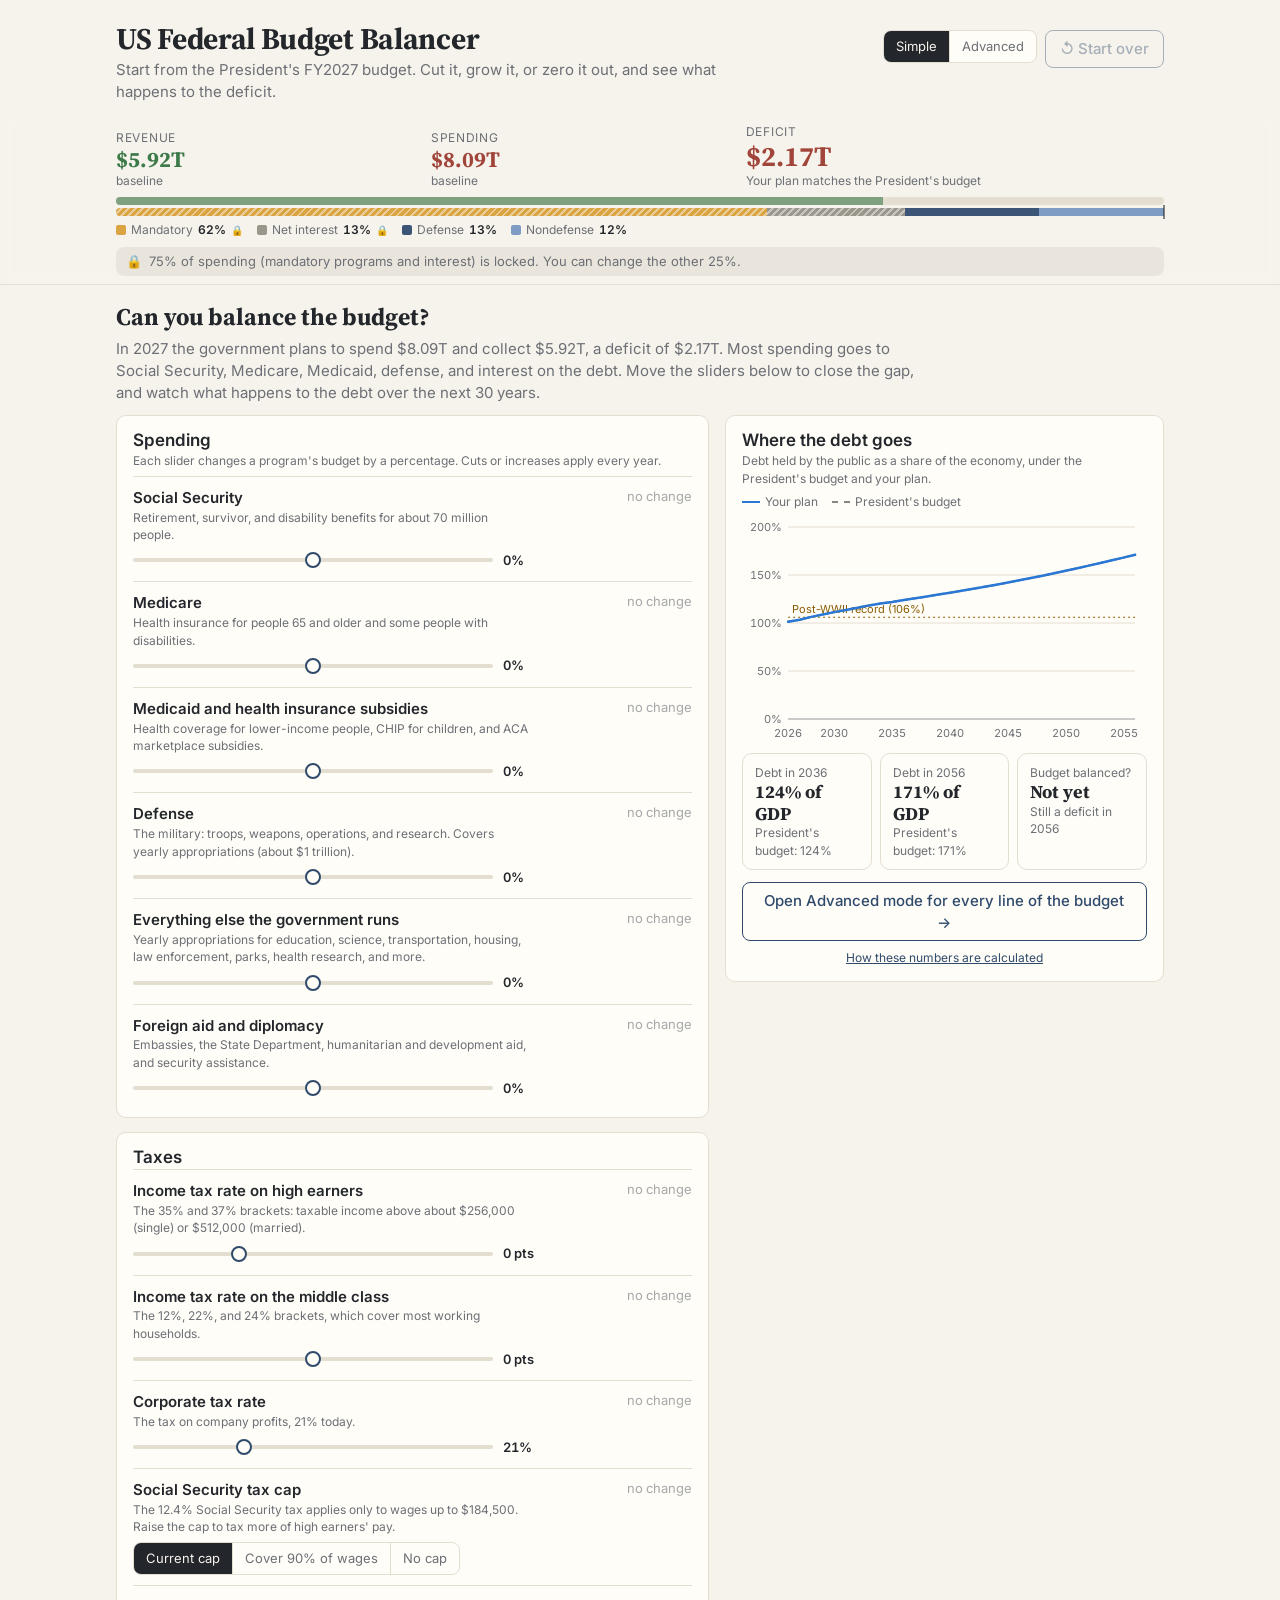
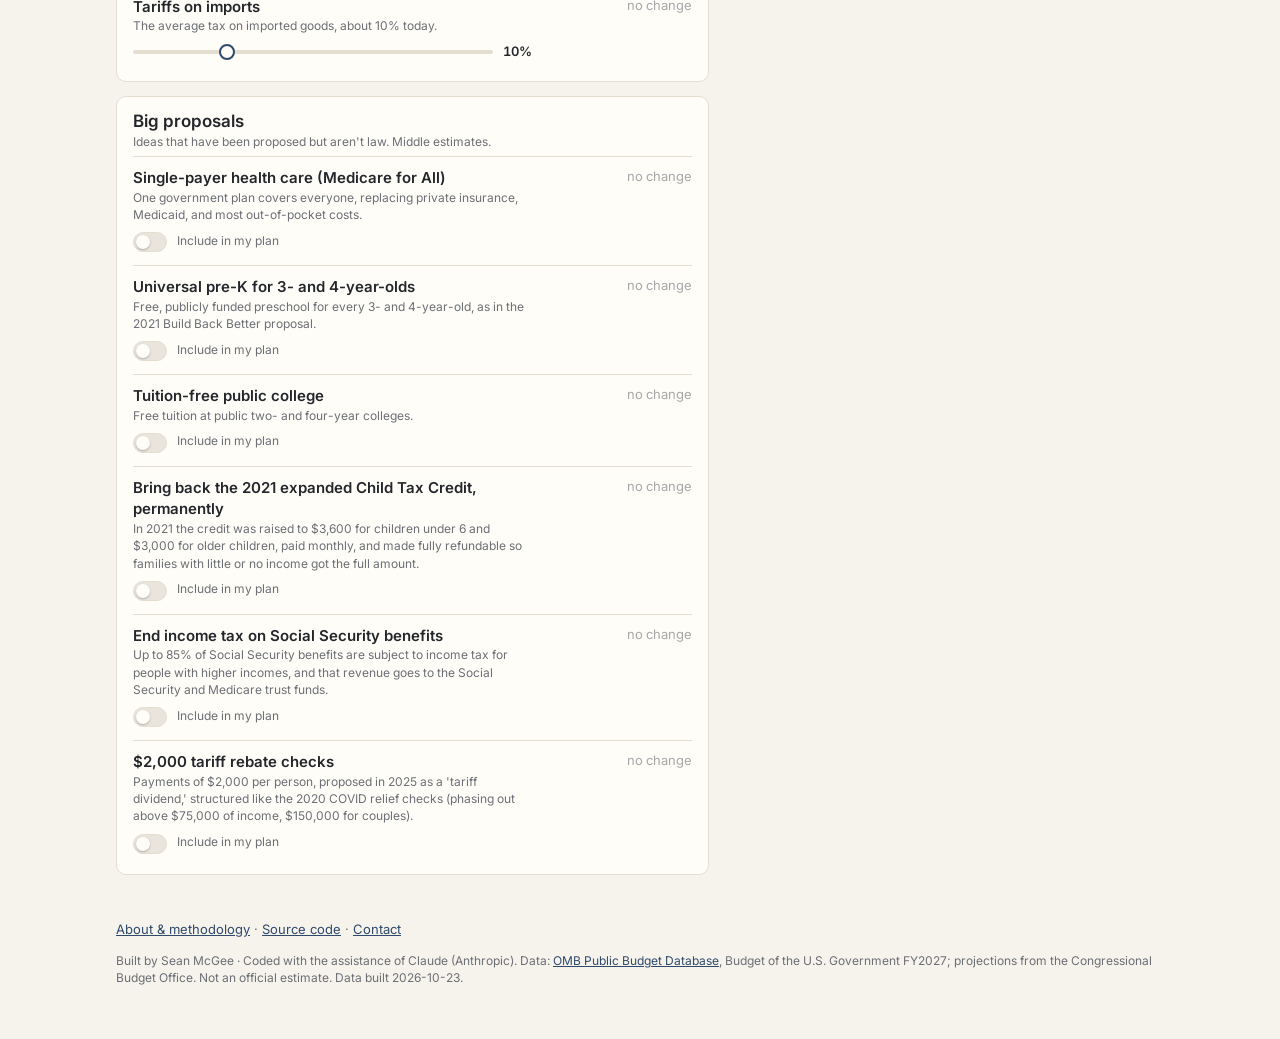
==== commit 4c863ad5: "Phase 8: About & methodology page; mandatory warning in Simple mode - about.html: what the tool is, " ====
--- a/index.html
+++ b/index.html
@@ -208,7 +208,8 @@
   </aside>
 
   <footer class="wrap foot">
-    <p>Data: <a data-src href="#">OMB Public Budget Database</a>, Budget of the U.S. Government <span data-fy>FY</span>. Amounts are outlays for fiscal year <span data-fy-num></span>. Projections: Congressional Budget Office (see "How these projections work" on the Projections tab). Economic and behavioral assumptions can be changed on the Projections tab; spending and tax changes don't feed back into growth. <span id="gen"></span></p>
+    <p class="foot-links"><a href="about.html">About & methodology</a> · <a href="https://github.com/spmcgee9/federal-budget-balancer">Source code</a> · <a href="mailto:smcgee.dev@gmail.com">Contact</a></p>
+    <p>Built by Sean McGee · Coded with the assistance of Claude (Anthropic). Data: <a data-src href="#">OMB Public Budget Database</a>, Budget of the U.S. Government <span data-fy>FY</span>; projections from the Congressional Budget Office. Not an official estimate. <span id="gen"></span></p>
   </footer>
   <div class="toast" id="toast" hidden><span id="toast-text"></span><button id="toast-undo" hidden>Undo</button></div>
   <div class="err-banner" id="err-banner" hidden></div>
--- a/css/style.css
+++ b/css/style.css
@@ -342,6 +342,9 @@
 .simple-head { display: flex; justify-content: space-between; gap: 12px; align-items: flex-start; }
 .simple-title { display: flex; flex-direction: column; min-width: 0; }
 .simple-name { font-weight: 600; font-size: 15px; }
+.simple-name-line { display: flex; flex-wrap: wrap; align-items: center; gap: 4px 8px; }
+.simple-warn { font-size: 11px; }
+.simple-row.m-changed { box-shadow: inset 3px 0 0 var(--warn); background: color-mix(in srgb, var(--warn-bg) 35%, transparent); }
 .simple-desc { font-size: 12px; color: var(--muted); }
 .simple-eff { text-align: right; font-variant-numeric: tabular-nums; flex: none; min-width: 150px; }
 .simple-eff span { display: block; }
@@ -460,3 +463,20 @@
 
 .err-banner { position: fixed; left: 50%; bottom: 16px; transform: translateX(-50%); z-index: 70; max-width: calc(100% - 32px);
   background: var(--out-bg); color: var(--out); border: 1px solid var(--out); border-radius: 8px; padding: 8px 12px; font-size: 13px; }
+
+/* about page */
+.home-link { color: inherit; text-decoration: none; }
+.doc { max-width: 860px; padding-bottom: 20px; }
+.doc-toc { display: flex; flex-wrap: wrap; gap: 4px 14px; font-size: 13px; padding: 10px 0 14px; border-bottom: 1px solid var(--line); margin-bottom: 8px; }
+.doc section { padding: 12px 0 6px; }
+.doc h2 { font: 700 22px/1.2 var(--serif); margin: 6px 0 8px; }
+.doc p, .doc li { font-size: 15px; line-height: 1.6; }
+.doc ul { padding-left: 20px; }
+.doc li { margin-bottom: 6px; }
+.doc ul.plain { list-style: none; padding-left: 0; }
+.sources-table { width: 100%; font-size: 13px; }
+.sources-table td, .sources-table th { text-align: left; white-space: normal; padding: 6px 8px; vertical-align: top; }
+.foot-links { font-size: 13px; }
+.how-link { display: block; text-align: center; margin: 0 0 8px; color: var(--accent); }
+
+a.btn { text-decoration: none; display: inline-block; }
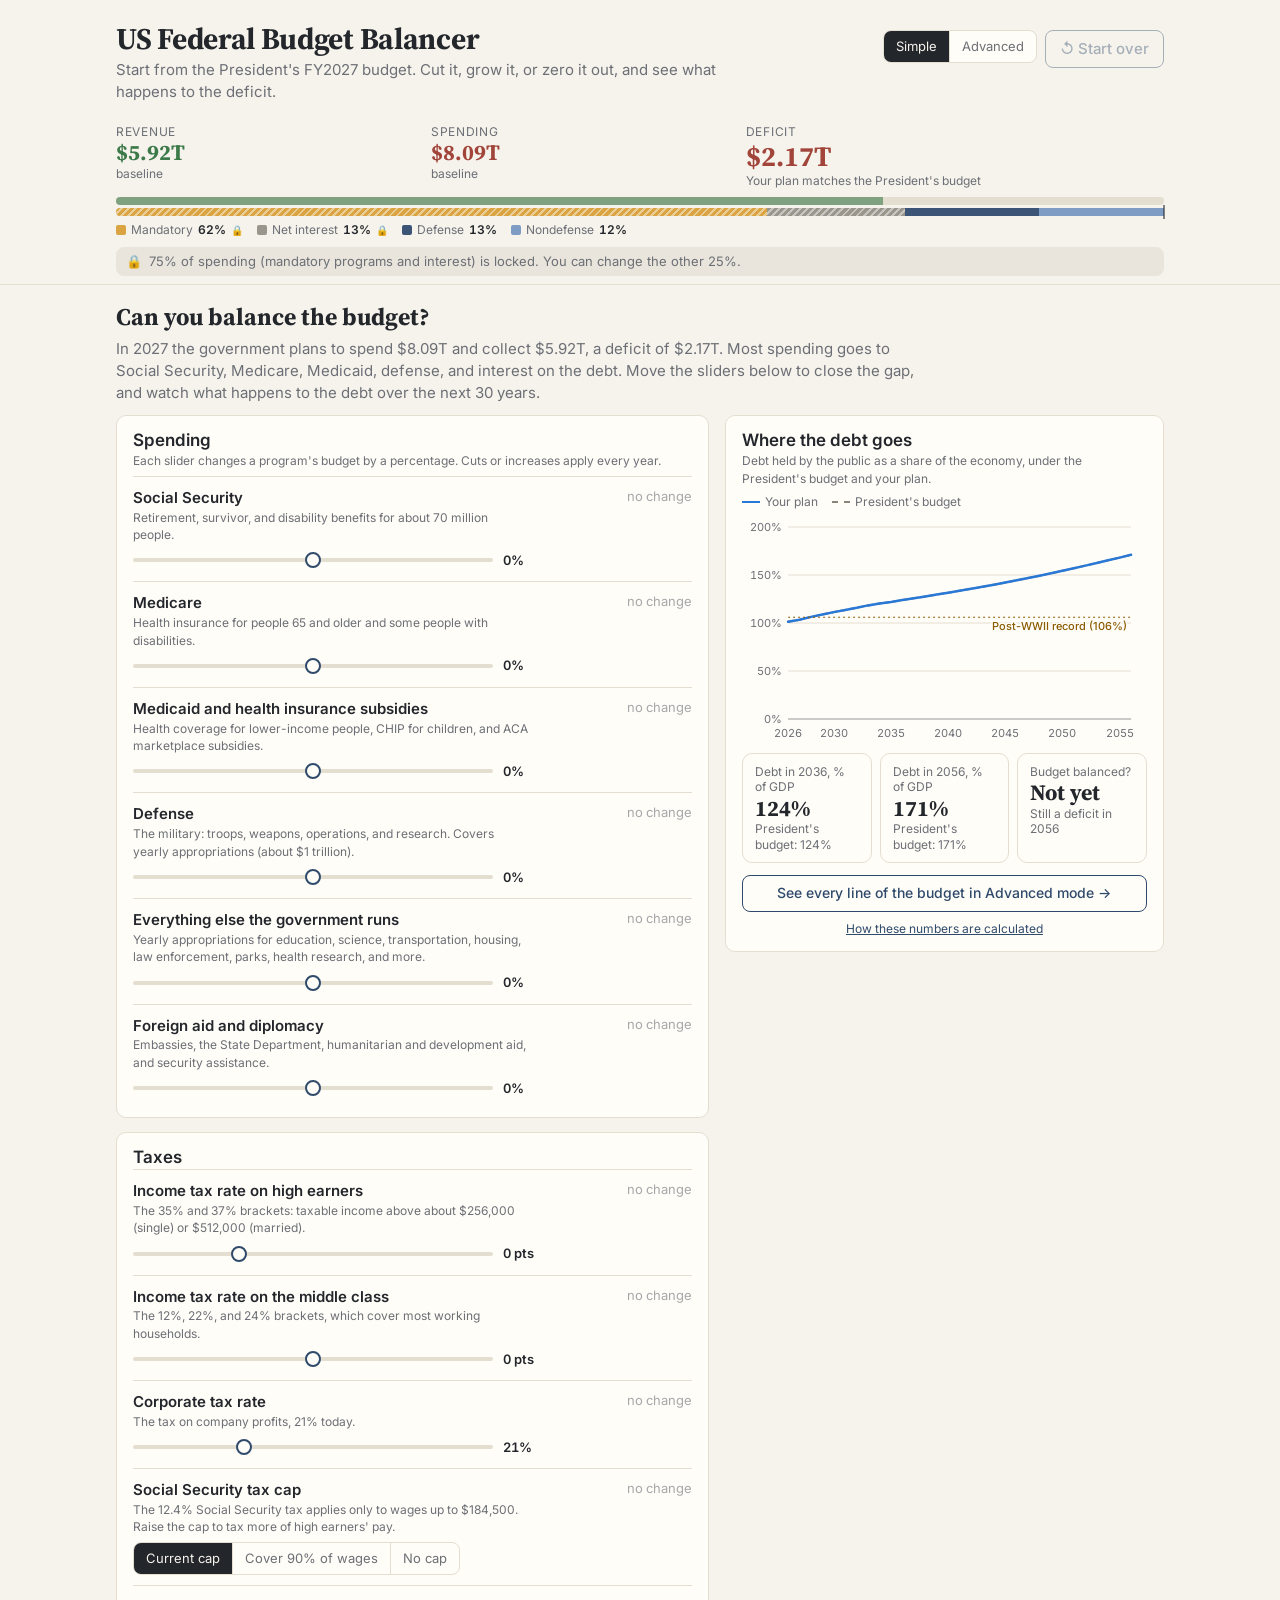
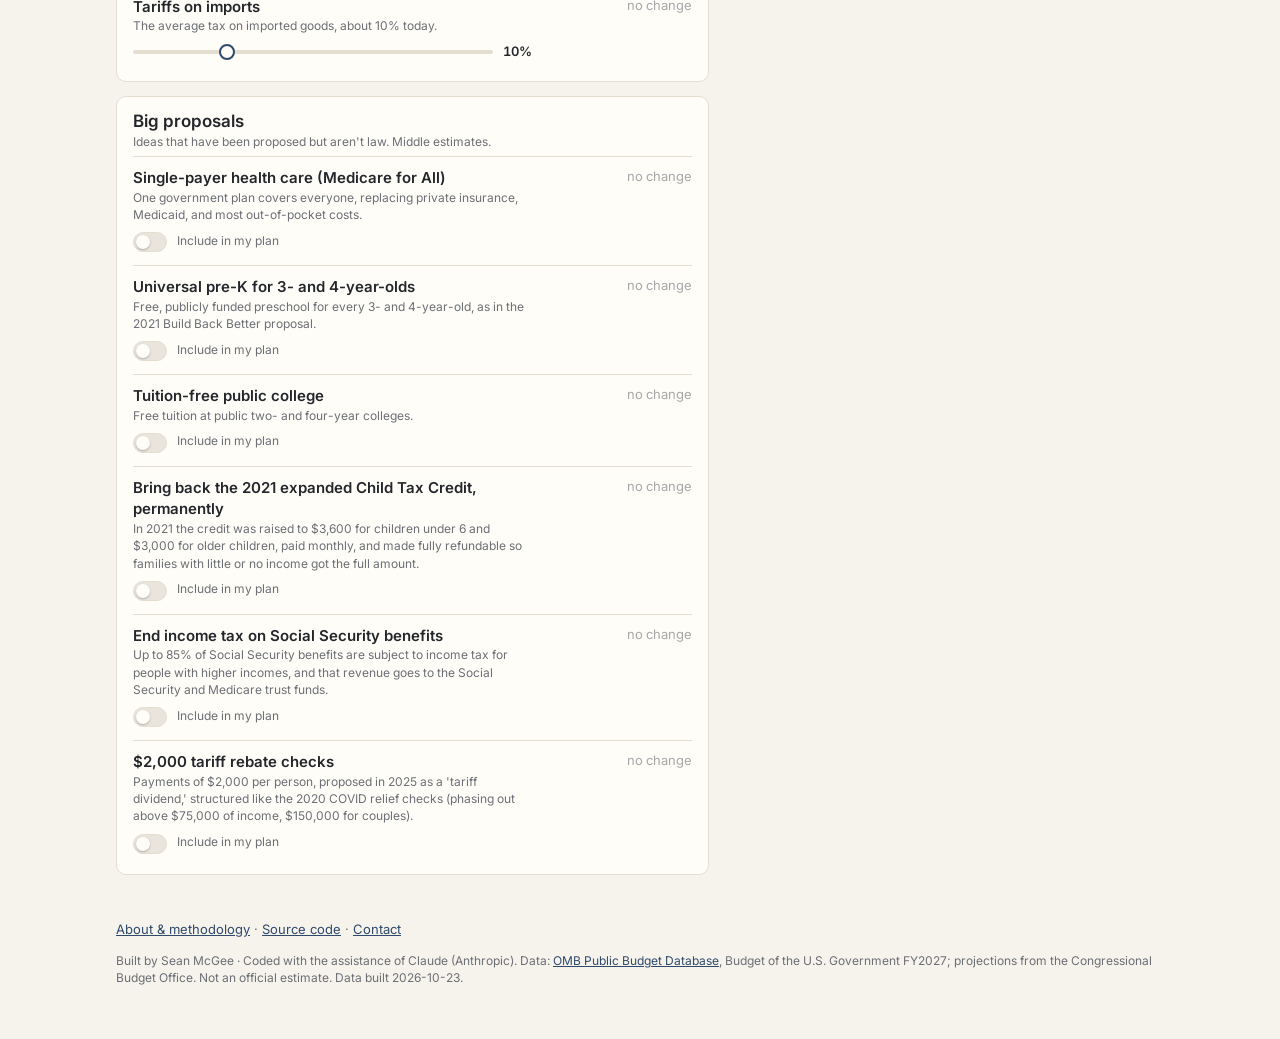
==== commit 85617817: "Phase 9 (part 1): clean chart labels and tighten the UI - Charts: end labels with leader lines and v" ====
--- a/index.html
+++ b/index.html
@@ -115,7 +115,6 @@
     <section data-panel="changes" hidden>
       <div class="changes-head">
         <button class="btn" id="share">Copy share link</button>
-        <button class="btn ghost" id="reset-all">Reset everything</button>
       </div>
       <div id="changes"></div>
     </section>
@@ -222,7 +221,10 @@
         b.hidden = false;
         b.textContent = "Something didn't load correctly (" + msg + "). Try reloading the page; if it keeps happening, please report it.";
       }
-      window.addEventListener("error", function (e) { show((e.message || "script error") + (e.filename ? " in " + e.filename.split("/").pop().split("?")[0] : "")); });
+      window.addEventListener("error", function (e) {
+        // Browsers report this harmless layout notice as an error; it isn't one.
+        if (/ResizeObserver loop/.test(e.message || "")) return;
+        show((e.message || "script error") + (e.filename ? " in " + e.filename.split("/").pop().split("?")[0] : "")); });
       window.addEventListener("unhandledrejection", function (e) { show(e.reason && e.reason.message ? e.reason.message : "loading error"); });
     })();
   </script>
--- a/css/style.css
+++ b/css/style.css
@@ -47,9 +47,9 @@
 .tagline { margin: 0; color: var(--muted); max-width: 640px; }
 
 /* scoreboard */
-.scoreboard { position: sticky; top: 0; z-index: 20; background: color-mix(in srgb, var(--bg) 92%, transparent);
-  backdrop-filter: blur(6px); border-bottom: 1px solid var(--line); padding: 10px 0 8px; }
-.score-grid { display: grid; grid-template-columns: 1fr 1fr 1.4fr; gap: 6px 16px; align-items: end; }
+.scoreboard { position: sticky; top: 0; z-index: 20; background: color-mix(in srgb, var(--bg) 96%, transparent);
+  backdrop-filter: blur(8px); border-bottom: 1px solid var(--line); padding: 10px 0 8px; }
+.score-grid { display: grid; grid-template-columns: 1fr 1fr 1.4fr; gap: 6px 16px; align-items: start; }
 .score { display: flex; flex-direction: column; min-width: 0; }
 .score .label { font-size: 12px; text-transform: uppercase; letter-spacing: 0.06em; color: var(--muted); }
 .score .val { font: 700 22px/1.15 var(--serif); font-variant-numeric: tabular-nums; }
@@ -134,6 +134,10 @@
 .chip.X { background: var(--x-bg); color: var(--x); }
 .chip.warn { background: var(--warn); color: var(--card); }
 .row .amt { min-width: 150px; }
+/* On wide screens each row is a single line: name, controls, amount. */
+@media (min-width: 900px) {
+  .row { grid-template-columns: minmax(0, 1fr) auto 150px; grid-template-areas: "lead ctrls amt"; padding-top: 8px; padding-bottom: 8px; }
+}
 .amt-line { display: block; }
 .amt .was { color: var(--muted); text-decoration: line-through; font-size: 13px; }
 .amt .arrow { color: var(--muted); margin: 0 4px; font-size: 12px; }
@@ -269,6 +273,7 @@
 .curve-chart svg { display: block; touch-action: none; }
 .curve-chart .axis text { font-size: 11px; fill: var(--muted); }
 .curve-chart .grid { stroke: var(--line); }
+.curve-chart .rate-label { font-size: 11px; font-weight: 600; fill: var(--plan); pointer-events: none; font-variant-numeric: tabular-nums; }
 .curve-chart .zero { stroke: var(--muted); opacity: .7; }
 .curve-line { fill: none; stroke: var(--plan); stroke-width: 2.5; stroke-linejoin: round; }
 .curve-base { fill: none; stroke: var(--base-line); stroke-width: 2; stroke-dasharray: 5 4; }
@@ -356,9 +361,10 @@
 .simple-custom { font-size: 12px; color: var(--warn); flex-basis: 100%; }
 .simple-custom:empty { display: none; }
 .simple-kpis { display: grid; grid-template-columns: repeat(3, 1fr); gap: 8px; margin: 8px 0; }
-.simple-kpis .kpi .val { font-size: 18px; }
+.simple-kpis .kpi .val { font-size: 22px; }
+.simple-kpis .kpi .label, .simple-kpis .kpi .sub { font-size: 12px; line-height: 1.3; }
 .simple-detail { color: var(--warn) !important; }
-.simple-results .btn { margin: 4px 0 8px; width: 100%; }
+.simple-results .btn { margin: 4px 0 8px; width: 100%; font-size: 14px; }
 
 /* projections */
 .proj-bar { display: flex; flex-wrap: wrap; gap: 10px 16px; justify-content: space-between; margin-bottom: 12px; }
@@ -390,8 +396,12 @@
 .chart .grid { stroke: var(--line); stroke-width: 1; }
 .chart .zero { stroke: var(--muted); stroke-width: 1; opacity: .7; }
 .chart .ref { stroke: var(--warn); stroke-dasharray: 2 3; stroke-width: 1; }
-.chart .ref-label { font-size: 11px; fill: var(--warn); }
+.chart .ref-label { font-size: 11px; fill: var(--warn); font-weight: 500; }
+/* A halo in the card color keeps in-chart text readable where it crosses lines or gridlines. */
+.chart .halo, .curve-chart .halo { paint-order: stroke; stroke: var(--card); stroke-width: 3px; stroke-linejoin: round; }
 .chart .end-label { font-size: 11px; fill: var(--ink); font-weight: 500; }
+.chart .end-val { fill: var(--muted); font-weight: 600; font-variant-numeric: tabular-nums; }
+.chart .leader { fill: none; stroke-width: 1.5; }
 .chart .cross { stroke: var(--muted); stroke-width: 1; opacity: .6; }
 .chart .hover-dot { stroke: var(--card); stroke-width: 2; }
 .chart .area { stroke: var(--card); stroke-width: 1; }
@@ -445,13 +455,17 @@
   .lever-ctl input.range { flex: 1; width: auto; min-width: 120px; }
   .lever-val { min-width: 80px; }
   .curve-effect { margin-left: 0; text-align: left; flex-basis: 100%; }
-  .curve-table input.num.wide { width: 86px; }
-  .curve-table td, .curve-table th { padding: 4px 5px; }
+  .curve-table input.num.wide { width: 80px; }
+  .curve-table input.num:not(.wide) { width: 50px; }
+  .curve-table td, .curve-table th { padding: 4px 4px; font-size: 13px; }
   .lever-eff { min-width: 110px; }
   .phase-ctl { padding: 0 0 8px; }
   /* On phones the tab row can scroll sideways; hide the scrollbar (Safari shows it when "always show scroll bars" is on). */
   .tabs { overflow-x: auto; overflow-y: hidden; scrollbar-width: none; -webkit-overflow-scrolling: touch; }
   .tabs::-webkit-scrollbar { display: none; }
+  .tabs.more-right { -webkit-mask-image: linear-gradient(90deg, #000 calc(100% - 36px), transparent); mask-image: linear-gradient(90deg, #000 calc(100% - 36px), transparent); }
+  .tabs.more-left { -webkit-mask-image: linear-gradient(90deg, transparent, #000 36px); mask-image: linear-gradient(90deg, transparent, #000 36px); }
+  .tabs.more-left.more-right { -webkit-mask-image: linear-gradient(90deg, transparent, #000 36px, #000 calc(100% - 36px), transparent); mask-image: linear-gradient(90deg, transparent, #000 36px, #000 calc(100% - 36px), transparent); }
   .kpi .val { font-size: 19px; }
   .row { grid-template-columns: minmax(0, 1fr) auto; grid-template-areas: "lead amt" "ctrls ctrls"; }
   .row .ctrls { justify-content: flex-start; padding-left: 28px; }
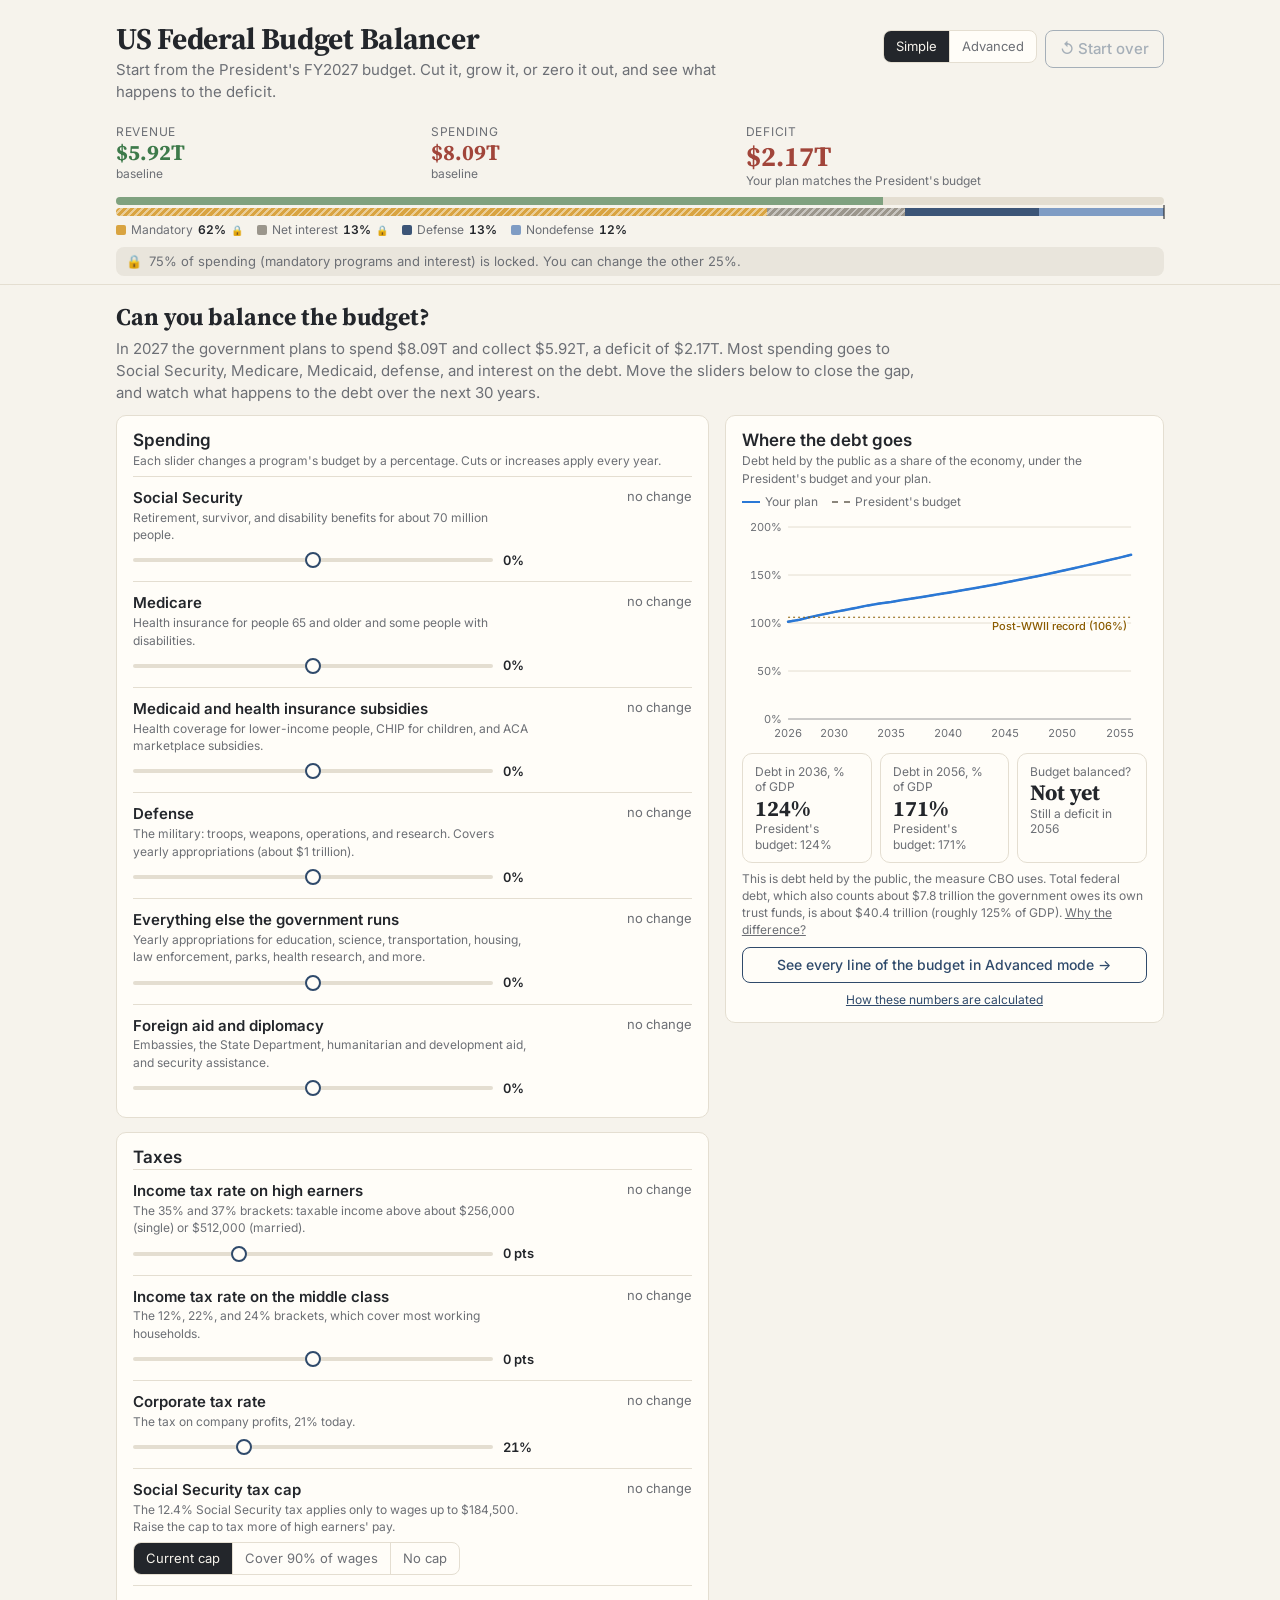
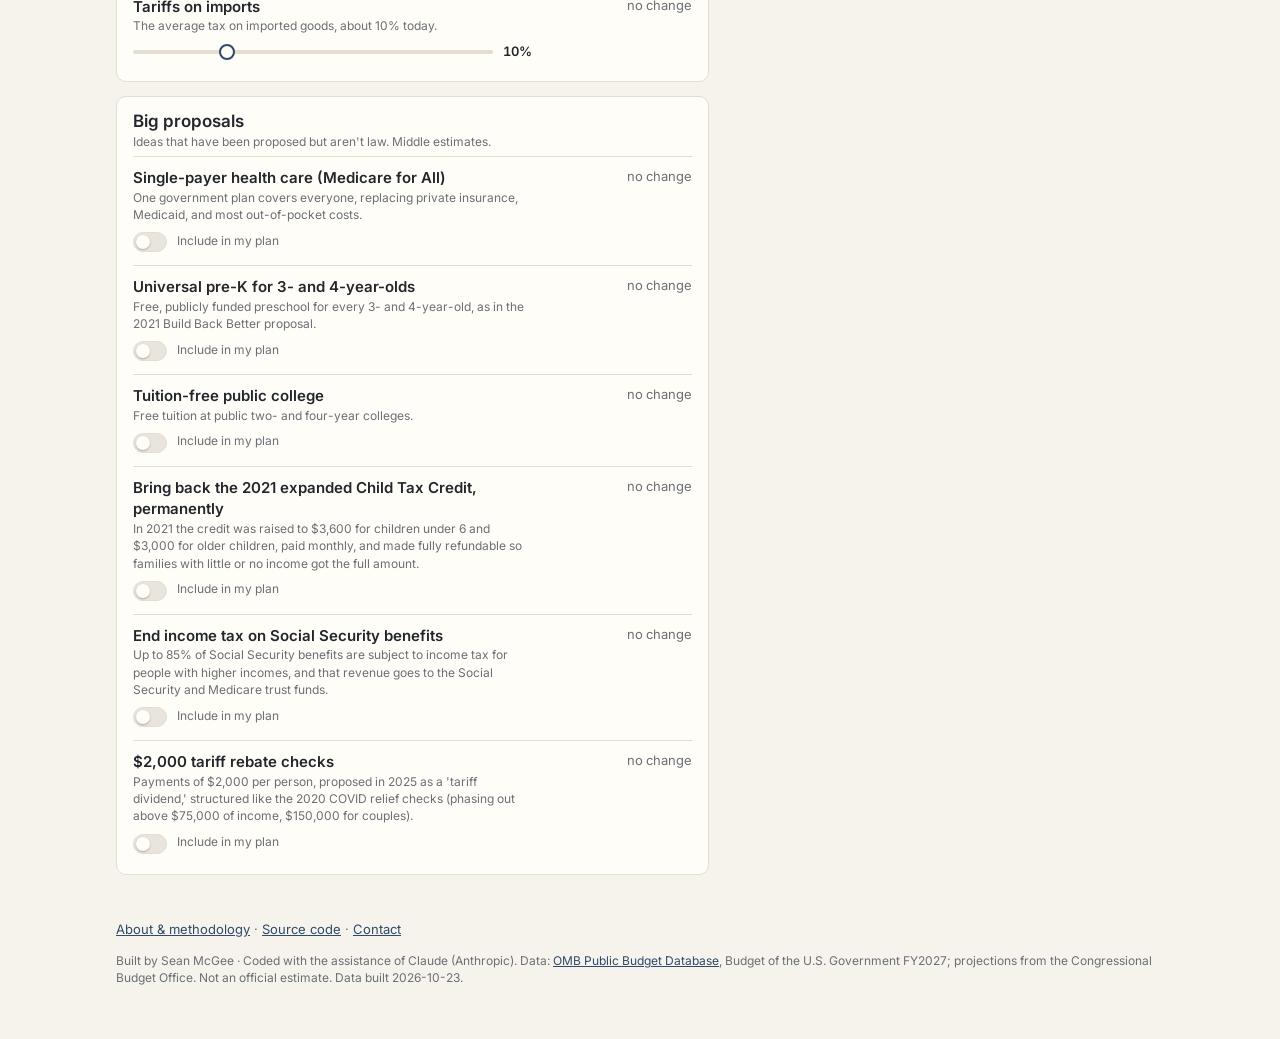
==== commit eda2ddb0: "Phase 10: performance, stability, and accessibility pass Stability - Share links are validated: valu" ====
--- a/index.html
+++ b/index.html
@@ -9,13 +9,28 @@
   <link rel="preconnect" href="https://fonts.gstatic.com" crossorigin>
   <link href="https://fonts.googleapis.com/css2?family=Source+Serif+4:opsz,wght@8..60,600;8..60,700&family=Inter:wght@400;500;600&display=swap" rel="stylesheet">
   <link rel="stylesheet" href="css/style.css?v=dev">
+  <!-- Start every download at once instead of discovering files one import at a time. -->
+  <link rel="preload" href="data/budget.json?v=dev" as="fetch" crossorigin>
+  <link rel="preload" href="data/projections.json?v=dev" as="fetch" crossorigin>
+  <link rel="modulepreload" href="js/app.js?v=dev">
+  <link rel="modulepreload" href="js/model.js?v=dev">
+  <link rel="modulepreload" href="js/projections-ui.js?v=dev">
+  <link rel="modulepreload" href="js/projection.js?v=dev">
+  <link rel="modulepreload" href="js/charts.js?v=dev">
+  <link rel="modulepreload" href="js/levers.js?v=dev">
+  <link rel="modulepreload" href="js/revenue-ui.js?v=dev">
+  <link rel="modulepreload" href="js/proposals.js?v=dev">
+  <link rel="modulepreload" href="js/proposals-ui.js?v=dev">
+  <link rel="modulepreload" href="js/simple-ui.js?v=dev">
+  <link rel="modulepreload" href="js/taxcurve.js?v=dev">
+  <link rel="modulepreload" href="js/taxcurve-ui.js?v=dev">
 </head>
-<body>
+<body class="loading">
   <header class="masthead">
     <div class="wrap masthead-row">
       <div class="brand">
         <h1>US Federal Budget Balancer</h1>
-        <p class="tagline">Start from the President's <span data-fy>FY</span> budget. Cut it, grow it, or zero it out, and see what happens to the deficit.</p>
+        <p class="tagline">Start from the President's <span data-fy>FY2027</span> budget. Cut it, grow it, or zero it out, and see what happens to the deficit.</p>
       </div>
       <div class="masthead-actions">
         <div class="seg-ctl mode-ctl" role="group" aria-label="Detail level" id="mode-ctl">
@@ -65,6 +80,7 @@
   </section>
 
   <main class="wrap">
+    <p class="loading-msg" id="loading-msg" role="status">Loading the President's budget…</p>
     <section id="simple" class="simple" hidden></section>
     <div class="toolbar">
       <nav class="tabs" role="tablist">
@@ -86,6 +102,7 @@
     </div>
 
     <section data-panel="spending">
+      <h2 class="sr-only">Spending</h2>
       <div class="controls-bar">
         <label class="switch-line" title="Mandatory spending is set by existing law rather than yearly appropriations">
           <input type="checkbox" id="mand-toggle" class="switch">
@@ -105,14 +122,17 @@
     </section>
 
     <section data-panel="revenue" hidden>
+      <h2 class="sr-only">Revenue</h2>
       <div id="revenue"></div>
     </section>
 
     <section data-panel="proposals" hidden>
+      <h2 class="sr-only">Proposals</h2>
       <div id="proposals"></div>
     </section>
 
     <section data-panel="changes" hidden>
+      <h2 class="sr-only">Your changes</h2>
       <div class="changes-head">
         <button class="btn" id="share">Copy share link</button>
       </div>
@@ -120,6 +140,7 @@
     </section>
 
     <section data-panel="projections" hidden>
+      <h2 class="sr-only">Projections</h2>
       <div class="proj-bar">
         <div class="seg-ctl" role="group" aria-label="Units" id="proj-units">
           <button data-units="usd" aria-pressed="true">Dollars</button>
@@ -134,7 +155,7 @@
       </div>
       <details class="method assumptions" id="assumptions">
         <summary>Economic and behavioral assumptions <span class="chip warn-soft" id="assume-flag" hidden>changed</span></summary>
-        <p class="small">These settings change the projections for both the President's budget and your plan, so you can see how sensitive the outlook is. They don't change the Spending tab, which shows OMB's numbers for <span data-fy>FY</span>.</p>
+        <p class="small">These settings change the projections for both the President's budget and your plan, so you can see how sensitive the outlook is. They don't change the Spending tab, which shows OMB's numbers for <span data-fy>FY2027</span>.</p>
         <div id="assumptions-body"></div>
         <button class="btn ghost small-btn" id="assume-reset" disabled>Reset assumptions</button>
       </details>
@@ -146,6 +167,7 @@
         <p class="chart-sub">What the government owes to investors, at the end of each fiscal year.</p>
         <div class="legend-row"><span><i class="ln plan"></i>Your plan</span><span><i class="ln base"></i>President's budget</span></div>
         <div id="ch-debt"></div>
+        <p class="debt-note">This is debt held by the public, the measure CBO uses. Total federal debt, which also counts about $7.8 trillion the government owes its own trust funds, is about $40.4 trillion (roughly 125% of GDP). <a href="about.html#debt-measures">Why the difference?</a></p>
       </div>
       <div class="chart-card">
         <h3>Annual deficit or surplus</h3>
@@ -191,7 +213,7 @@
     </section>
   </main>
 
-  <aside class="drawer" id="drawer" hidden role="dialog" aria-modal="true" aria-labelledby="drawer-title">
+  <div class="drawer" id="drawer" hidden role="dialog" aria-modal="true" aria-labelledby="drawer-title">
     <div class="drawer-card">
       <button class="close" id="drawer-close" aria-label="Close">×</button>
       <p class="crumbs" id="drawer-path"></p>
@@ -204,11 +226,11 @@
       </div>
       <p class="links" id="drawer-links"></p>
     </div>
-  </aside>
+  </div>
 
   <footer class="wrap foot">
     <p class="foot-links"><a href="about.html">About & methodology</a> · <a href="https://github.com/spmcgee9/federal-budget-balancer">Source code</a> · <a href="mailto:smcgee.dev@gmail.com">Contact</a></p>
-    <p>Built by Sean McGee · Coded with the assistance of Claude (Anthropic). Data: <a data-src href="#">OMB Public Budget Database</a>, Budget of the U.S. Government <span data-fy>FY</span>; projections from the Congressional Budget Office. Not an official estimate. <span id="gen"></span></p>
+    <p>Built by Sean McGee · Coded with the assistance of Claude (Anthropic). Data: <a data-src href="#">OMB Public Budget Database</a>, Budget of the U.S. Government <span data-fy>FY2027</span>; projections from the Congressional Budget Office. Not an official estimate. <span id="gen"></span></p>
   </footer>
   <div class="toast" id="toast" hidden><span id="toast-text"></span><button id="toast-undo" hidden>Undo</button></div>
   <div class="err-banner" id="err-banner" hidden></div>
--- a/css/style.css
+++ b/css/style.css
@@ -15,7 +15,7 @@
   --warn-bg: #f6e7bf;
   --d: #3c5577;
   --d-bg: #e1e7f0;
-  --x: #6f6a60;
+  --x: #625d54;
   --x-bg: #e9e5dc;
   --accent: #2f4a6b;
   --radius: 10px;
@@ -47,8 +47,8 @@
 .tagline { margin: 0; color: var(--muted); max-width: 640px; }
 
 /* scoreboard */
-.scoreboard { position: sticky; top: 0; z-index: 20; background: color-mix(in srgb, var(--bg) 96%, transparent);
-  backdrop-filter: blur(8px); border-bottom: 1px solid var(--line); padding: 10px 0 8px; }
+.scoreboard { position: sticky; top: 0; z-index: 20; background: var(--bg); background: color-mix(in srgb, var(--bg) 96%, transparent);
+  -webkit-backdrop-filter: blur(8px); backdrop-filter: blur(8px); border-bottom: 1px solid var(--line); padding: 10px 0 8px; }
 .score-grid { display: grid; grid-template-columns: 1fr 1fr 1.4fr; gap: 6px 16px; align-items: start; }
 .score { display: flex; flex-direction: column; min-width: 0; }
 .score .label { font-size: 12px; text-transform: uppercase; letter-spacing: 0.06em; color: var(--muted); }
@@ -74,6 +74,7 @@
 .seg-legend b { color: var(--ink); font-weight: 600; font-variant-numeric: tabular-nums; }
 .seg-legend .sw { width: 10px; height: 10px; border-radius: 2px; display: inline-block; }
 .seg-legend [data-leg=I]::after, .seg-legend.m-locked [data-leg=M]::after { content: "🔒"; font-size: 10px; }
+#mand-flag-text .short { display: none; }
 .mand-flag { display: flex; gap: 7px; align-items: flex-start; margin-top: 8px; font-size: 13px; line-height: 1.35;
   border-radius: 8px; padding: 6px 10px; min-height: calc(1.35em + 12px); transition: background .2s, color .2s; }
 .mand-flag[data-state=locked], .mand-flag[data-state=paused] { color: var(--muted); background: var(--x-bg); }
@@ -102,7 +103,7 @@
   box-shadow: 0 1px 2px rgba(0,0,0,.25); transition: left .15s; }
 input.switch:checked { background: var(--accent); }
 input.switch:checked::after { left: 16px; }
-input.switch:indeterminate { background: color-mix(in srgb, var(--accent) 45%, var(--x-bg)); }
+input.switch:indeterminate { background: var(--accent); background: color-mix(in srgb, var(--accent) 45%, var(--x-bg)); }
 input.switch:indeterminate::after { left: 9px; }
 #mand-toggle:checked { background: var(--warn); }
 
@@ -117,7 +118,7 @@
 .depth-1 { padding-left: 30px; } .depth-2 { padding-left: 48px; } .depth-3 { padding-left: 66px; } .depth-4 { padding-left: 84px; }
 .t-function { background: var(--card); }
 .t-function .name { font-weight: 600; font-size: 16px; }
-.kids { background: color-mix(in srgb, var(--bg) 40%, var(--card)); }
+.kids { background: var(--card); background: color-mix(in srgb, var(--bg) 40%, var(--card)); }
 .chev, .chev-spacer { width: 22px; height: 22px; flex: none; }
 .chev { border: 0; background: none; cursor: pointer; color: var(--muted); border-radius: 4px; transition: transform .15s; padding: 0; }
 .row.open > .lead > .chev { transform: rotate(90deg); }
@@ -143,12 +144,12 @@
 .amt .arrow { color: var(--muted); margin: 0 4px; font-size: 12px; }
 .amt .now { font-weight: 600; }
 .amt .delta { display: block; font-size: 12px; font-weight: 500; line-height: 1.4; }
-.amt .delta.none { color: var(--muted); opacity: .6; font-weight: 400; }
+.amt .delta.none { color: var(--muted); font-weight: 400; }
 .share { font-size: 11px; color: var(--muted); font-variant-numeric: tabular-nums; }
 .legend-note { margin-left: auto; font-style: italic; }
 .cut { color: var(--in); } .add { color: var(--out); }
 .row.changed { box-shadow: inset 3px 0 0 var(--accent); }
-.row.m-changed { box-shadow: inset 3px 0 0 var(--warn); background: color-mix(in srgb, var(--warn-bg) 35%, transparent); }
+.row.m-changed { box-shadow: inset 3px 0 0 var(--warn); background: var(--warn-bg); background: color-mix(in srgb, var(--warn-bg) 35%, transparent); }
 .row.is-off .name { color: var(--muted); text-decoration: line-through; }
 .row.locked .ctrls { opacity: .9; }
 .row.flash { animation: flash 1.6s; }
@@ -262,7 +263,7 @@
 .lever-eff { grid-area: eff; align-self: center; text-align: right; font-variant-numeric: tabular-nums; font-size: 13px; }
 .lever-eff span { display: block; }
 .lever-eff .e1 { font-weight: 600; } .lever-eff .e2 { font-size: 12px; }
-.lever-eff .none { color: var(--muted); opacity: .6; font-weight: 400; }
+.lever-eff .none { color: var(--muted); font-weight: 400; }
 
 /* tax curve */
 .lever-curve { display: block; }
@@ -286,7 +287,7 @@
 .small-btn { padding: 4px 10px; font-size: 13px; }
 .curve-effect { margin-left: auto; text-align: right; font-variant-numeric: tabular-nums; font-size: 13px; }
 .curve-effect span { display: block; } .curve-effect .e1 { font-weight: 600; } .curve-effect .e2 { font-size: 12px; }
-.curve-effect .none { color: var(--muted); opacity: .6; font-weight: 400; }
+.curve-effect .none { color: var(--muted); font-weight: 400; }
 .curve-table { width: auto; margin: 4px 0 10px; }
 .curve-table td, .curve-table th { text-align: left; }
 .curve-table tr.sel td { background: var(--d-bg); }
@@ -327,7 +328,7 @@
 .prop-amt input.range { width: 160px; }
 .small-seg button { padding: 4px 10px; font-size: 12px; }
 .prop-eff { grid-area: eff; }
-.prop:not(.on) .prop-eff span { color: var(--muted); opacity: .75; font-weight: 400; }
+.prop:not(.on) .prop-eff span { color: var(--muted); font-weight: 400; }
 .prop-eff .e3 { font-size: 11px; color: var(--muted); }
 
 /* simple mode */
@@ -349,12 +350,12 @@
 .simple-name { font-weight: 600; font-size: 15px; }
 .simple-name-line { display: flex; flex-wrap: wrap; align-items: center; gap: 4px 8px; }
 .simple-warn { font-size: 11px; }
-.simple-row.m-changed { box-shadow: inset 3px 0 0 var(--warn); background: color-mix(in srgb, var(--warn-bg) 35%, transparent); }
+.simple-row.m-changed { box-shadow: inset 3px 0 0 var(--warn); background: var(--warn-bg); background: color-mix(in srgb, var(--warn-bg) 35%, transparent); }
 .simple-desc { font-size: 12px; color: var(--muted); }
 .simple-eff { text-align: right; font-variant-numeric: tabular-nums; flex: none; min-width: 150px; }
 .simple-eff span { display: block; }
 .simple-eff .big { font-weight: 600; font-size: 14px; }
-.simple-eff .none { color: var(--muted); opacity: .6; font-size: 13px; }
+.simple-eff .none { color: var(--muted); font-size: 13px; }
 .simple-ctl { display: flex; align-items: center; gap: 10px; margin-top: 6px; flex-wrap: wrap; }
 .simple-ctl input.range { flex: 1; min-width: 160px; max-width: 360px; }
 .simple-ctl .lever-val { min-width: 64px; text-align: left; font-weight: 600; }
@@ -383,6 +384,8 @@
 .chart-card { background: var(--card); border: 1px solid var(--line); border-radius: var(--radius); padding: 12px 14px 8px; margin-bottom: 14px; }
 .chart-card h3 { font: 600 16px var(--sans); margin: 0; }
 .chart-sub { font-size: 13px; color: var(--muted); margin: 2px 0 6px; }
+.debt-note { font-size: 12px; color: var(--muted); margin: 6px 0 4px; line-height: 1.4; }
+.debt-note a { color: inherit; }
 .legend-row { display: flex; flex-wrap: wrap; gap: 4px 14px; font-size: 12px; color: var(--muted); margin-bottom: 4px; }
 .legend-row span { display: inline-flex; align-items: center; gap: 5px; }
 .legend-row .ln { width: 18px; height: 0; border-top: 2.5px solid var(--plan); display: inline-block; }
@@ -434,9 +437,13 @@
   .score .val { font-size: 16px; }
   .score.big .val { font-size: 22px; }
   .meter { margin-top: 4px; }
-  .mand-flag { font-size: 12px; padding: 4px 8px; margin-top: 6px; min-height: calc(2 * 1.35em + 8px); }
-  .score.big .sub { min-height: 2.6em; }
-  .seg-legend { gap: 1px 10px; font-size: 11px; }
+  .mand-flag { font-size: 12px; padding: 3px 8px; margin-top: 5px; align-items: center; }
+  #mand-flag-text { min-width: 0; white-space: nowrap; overflow: hidden; text-overflow: ellipsis; }
+  #mand-flag-text .long { display: none; }
+  #mand-flag-text .short { display: inline; }
+  /* Keep the sticky bar small on phones: the segment legend is left to the bar's colors and the tabs below. */
+  .seg-legend { display: none; }
+  .score.big .sub { min-height: 1.3em; white-space: nowrap; overflow: hidden; text-overflow: ellipsis; min-width: 0; }
   .row .amt { min-width: 112px; }
   .legend-note { margin-left: 0; }
   .proj-headline { font-size: 15px; }
@@ -455,9 +462,10 @@
   .lever-ctl input.range { flex: 1; width: auto; min-width: 120px; }
   .lever-val { min-width: 80px; }
   .curve-effect { margin-left: 0; text-align: left; flex-basis: 100%; }
-  .curve-table input.num.wide { width: 80px; }
-  .curve-table input.num:not(.wide) { width: 50px; }
-  .curve-table td, .curve-table th { padding: 4px 4px; font-size: 13px; }
+  .curve-table input.num.wide { width: 96px; padding-left: 4px; padding-right: 4px; }
+  .curve-table input.num:not(.wide) { width: 50px; padding-left: 4px; padding-right: 4px; }
+  .curve-table td, .curve-table th { padding: 4px 3px; font-size: 13px; }
+  .curve-table .numbox { gap: 2px; }
   .lever-eff { min-width: 110px; }
   .phase-ctl { padding: 0 0 8px; }
   /* On phones the tab row can scroll sideways; hide the scrollbar (Safari shows it when "always show scroll bars" is on). */
@@ -486,6 +494,9 @@
 .doc h2 { font: 700 22px/1.2 var(--serif); margin: 6px 0 8px; }
 .doc p, .doc li { font-size: 15px; line-height: 1.6; }
 .doc ul { padding-left: 20px; }
+.doc h3 { font: 600 17px var(--sans); margin: 18px 0 6px; }
+.doc .data-table th, .doc .data-table td { white-space: normal; font-size: 13px; }
+.doc .data-table th { text-align: left; font-weight: 500; color: var(--ink); background: none; }
 .doc li { margin-bottom: 6px; }
 .doc ul.plain { list-style: none; padding-left: 0; }
 .sources-table { width: 100%; font-size: 13px; }
@@ -494,3 +505,16 @@
 .how-link { display: block; text-align: center; margin: 0 0 8px; color: var(--accent); }
 
 a.btn { text-decoration: none; display: inline-block; }
+
+/* Until the data has loaded, show a short message instead of empty controls. */
+.loading-msg { display: none; margin: 40px 0; color: var(--muted); font-size: 15px; }
+body.loading .loading-msg { display: block; }
+body.loading .toolbar, body.loading [data-panel], body.loading #simple { display: none !important; }
+.sr-only { position: absolute; width: 1px; height: 1px; padding: 0; margin: -1px; overflow: hidden; clip: rect(0 0 0 0); white-space: nowrap; border: 0; }
+/* A clear focus ring for keyboard users (mouse clicks don't show it). */
+:focus-visible { outline: 2px solid var(--accent); outline-offset: 2px; }
+input.range:focus-visible { outline-offset: 4px; border-radius: 4px; }
+/* iPhone Safari zooms the page when a text box or menu under 16px is tapped; 16px prevents that. */
+@media (max-width: 640px) {
+  input:not([type=range]):not([type=checkbox]), select, textarea { font-size: 16px; }
+}
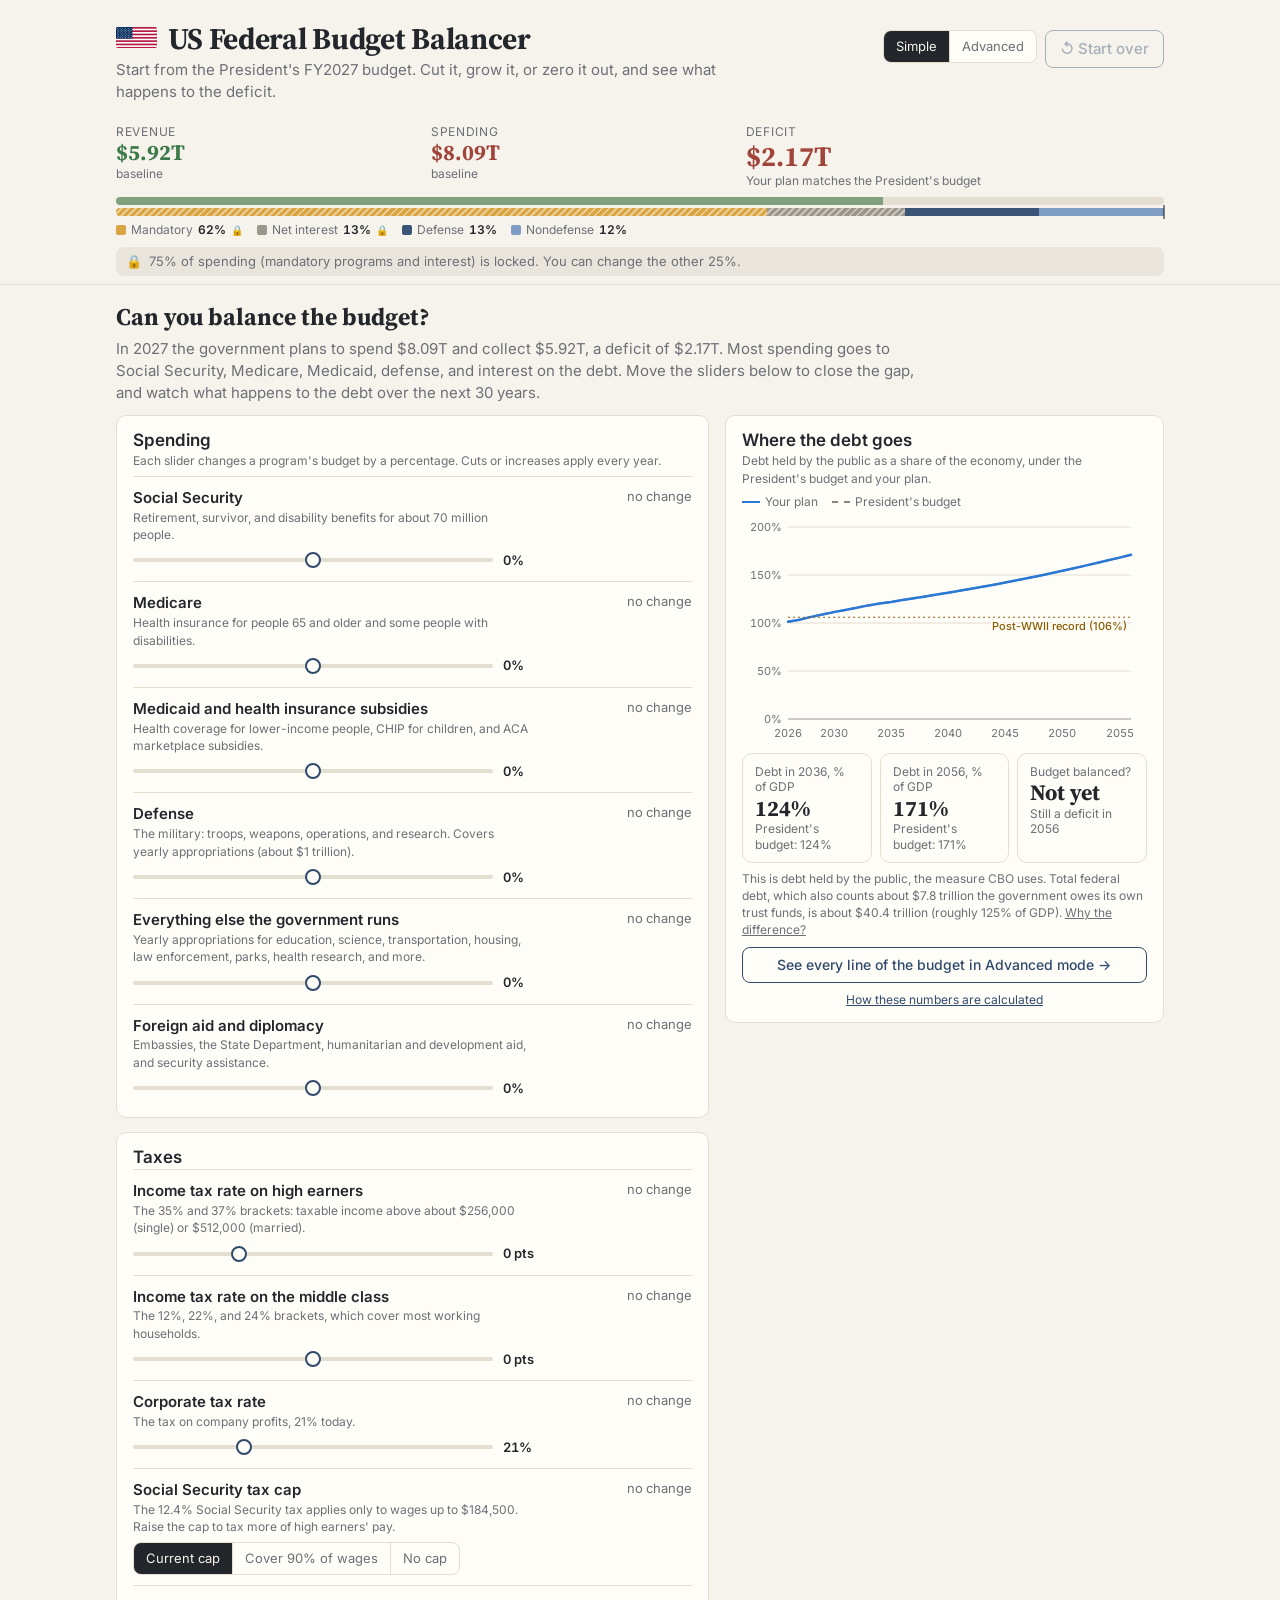
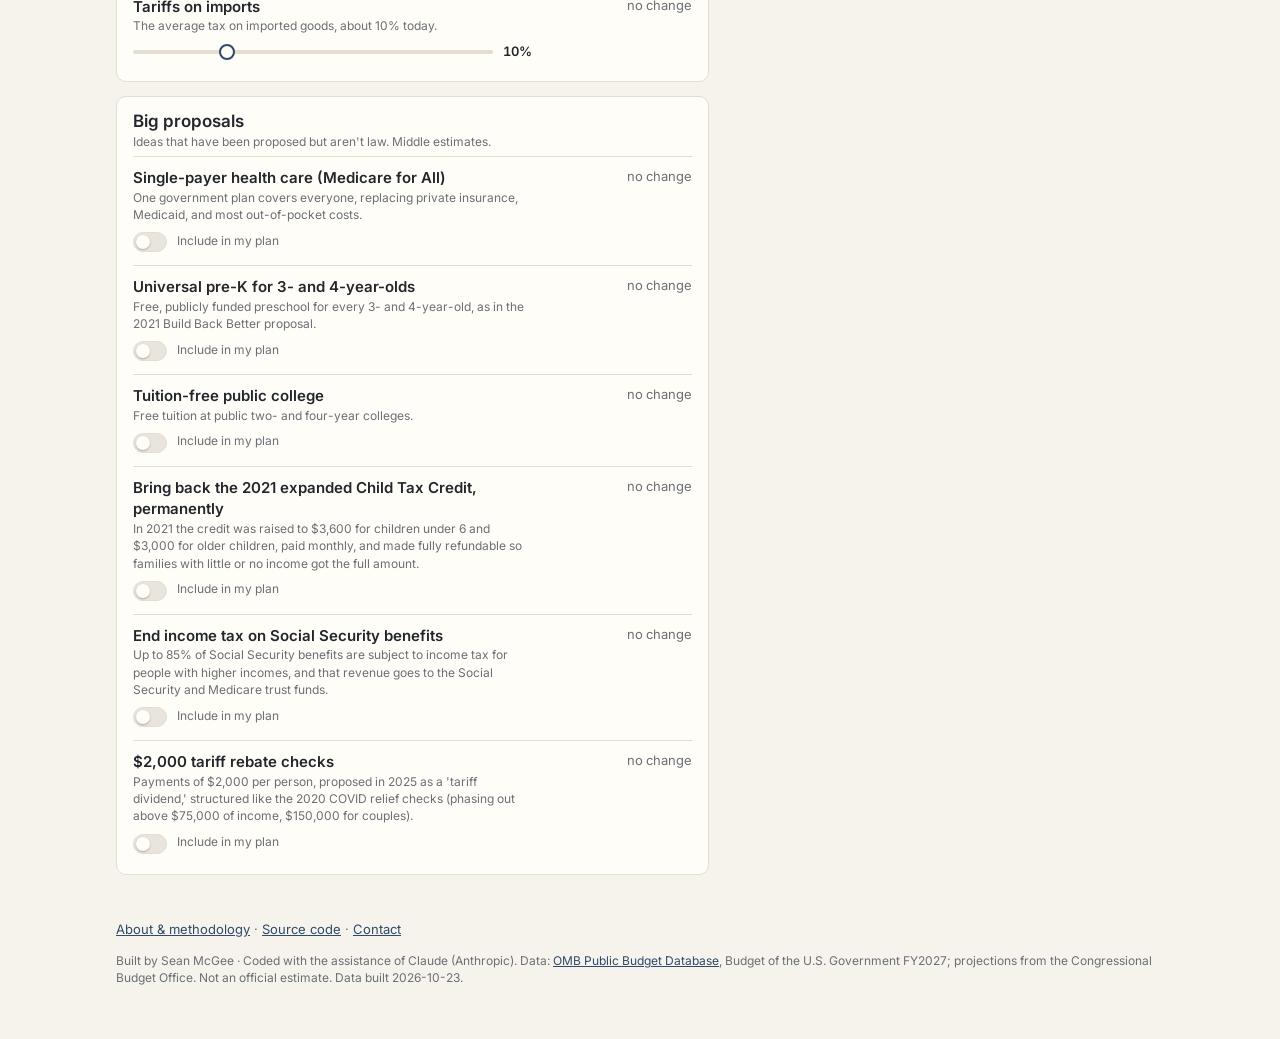
==== commit 55617d63: "Add a small American flag before the title Drawn as inline SVG (the flag emoji shows as the letters " ====
--- a/index.html
+++ b/index.html
@@ -29,7 +29,7 @@
   <header class="masthead">
     <div class="wrap masthead-row">
       <div class="brand">
-        <h1>US Federal Budget Balancer</h1>
+        <h1><svg class="flag" viewBox="0 0 190 100" aria-hidden="true" focusable="false"><rect width="190" height="100" fill="#fff"/><g fill="#B31942"><rect y="0.00" width="190" height="7.69"/><rect y="15.38" width="190" height="7.69"/><rect y="30.77" width="190" height="7.69"/><rect y="46.15" width="190" height="7.69"/><rect y="61.54" width="190" height="7.69"/><rect y="76.92" width="190" height="7.69"/><rect y="92.31" width="190" height="7.69"/></g><rect width="76" height="53.85" fill="#0A3161"/><g fill="#fff"><circle cx="6.3" cy="5.4" r="1.9"/><circle cx="19.0" cy="5.4" r="1.9"/><circle cx="31.7" cy="5.4" r="1.9"/><circle cx="44.3" cy="5.4" r="1.9"/><circle cx="57.0" cy="5.4" r="1.9"/><circle cx="69.7" cy="5.4" r="1.9"/><circle cx="12.7" cy="10.8" r="1.9"/><circle cx="25.3" cy="10.8" r="1.9"/><circle cx="38.0" cy="10.8" r="1.9"/><circle cx="50.7" cy="10.8" r="1.9"/><circle cx="63.3" cy="10.8" r="1.9"/><circle cx="6.3" cy="16.2" r="1.9"/><circle cx="19.0" cy="16.2" r="1.9"/><circle cx="31.7" cy="16.2" r="1.9"/><circle cx="44.3" cy="16.2" r="1.9"/><circle cx="57.0" cy="16.2" r="1.9"/><circle cx="69.7" cy="16.2" r="1.9"/><circle cx="12.7" cy="21.5" r="1.9"/><circle cx="25.3" cy="21.5" r="1.9"/><circle cx="38.0" cy="21.5" r="1.9"/><circle cx="50.7" cy="21.5" r="1.9"/><circle cx="63.3" cy="21.5" r="1.9"/><circle cx="6.3" cy="26.9" r="1.9"/><circle cx="19.0" cy="26.9" r="1.9"/><circle cx="31.7" cy="26.9" r="1.9"/><circle cx="44.3" cy="26.9" r="1.9"/><circle cx="57.0" cy="26.9" r="1.9"/><circle cx="69.7" cy="26.9" r="1.9"/><circle cx="12.7" cy="32.3" r="1.9"/><circle cx="25.3" cy="32.3" r="1.9"/><circle cx="38.0" cy="32.3" r="1.9"/><circle cx="50.7" cy="32.3" r="1.9"/><circle cx="63.3" cy="32.3" r="1.9"/><circle cx="6.3" cy="37.7" r="1.9"/><circle cx="19.0" cy="37.7" r="1.9"/><circle cx="31.7" cy="37.7" r="1.9"/><circle cx="44.3" cy="37.7" r="1.9"/><circle cx="57.0" cy="37.7" r="1.9"/><circle cx="69.7" cy="37.7" r="1.9"/><circle cx="12.7" cy="43.1" r="1.9"/><circle cx="25.3" cy="43.1" r="1.9"/><circle cx="38.0" cy="43.1" r="1.9"/><circle cx="50.7" cy="43.1" r="1.9"/><circle cx="63.3" cy="43.1" r="1.9"/><circle cx="6.3" cy="48.5" r="1.9"/><circle cx="19.0" cy="48.5" r="1.9"/><circle cx="31.7" cy="48.5" r="1.9"/><circle cx="44.3" cy="48.5" r="1.9"/><circle cx="57.0" cy="48.5" r="1.9"/><circle cx="69.7" cy="48.5" r="1.9"/></g><rect width="190" height="100" fill="none" stroke="rgba(0,0,0,.18)" stroke-width="2"/></svg>US Federal Budget Balancer</h1>
         <p class="tagline">Start from the President's <span data-fy>FY2027</span> budget. Cut it, grow it, or zero it out, and see what happens to the deficit.</p>
       </div>
       <div class="masthead-actions">
--- a/css/style.css
+++ b/css/style.css
@@ -44,6 +44,8 @@
 /* masthead */
 .masthead { padding: 22px 0 10px; }
 .masthead h1 { font: 700 30px/1.1 var(--serif); margin: 0 0 4px; letter-spacing: -0.01em; }
+/* Drawn flag rather than the emoji, which Windows shows as the letters "US". */
+.masthead h1 .flag { height: 0.72em; width: auto; aspect-ratio: 1.9; margin-right: 0.35em; vertical-align: 0.02em; border-radius: 2px; display: inline-block; }
 .tagline { margin: 0; color: var(--muted); max-width: 640px; }
 
 /* scoreboard */
@@ -425,7 +427,7 @@
 
 /* phones */
 @media (max-width: 640px) {
-  .masthead h1 { font-size: 25px; }
+  .masthead h1 { font-size: clamp(19px, 6.1vw, 25px); }
   .start-over { padding: 5px 10px; font-size: 13px; }
   .scoreboard { padding: 6px 0 6px; }
   .score-grid { grid-template-columns: 1fr 1fr; gap: 0 12px; }
